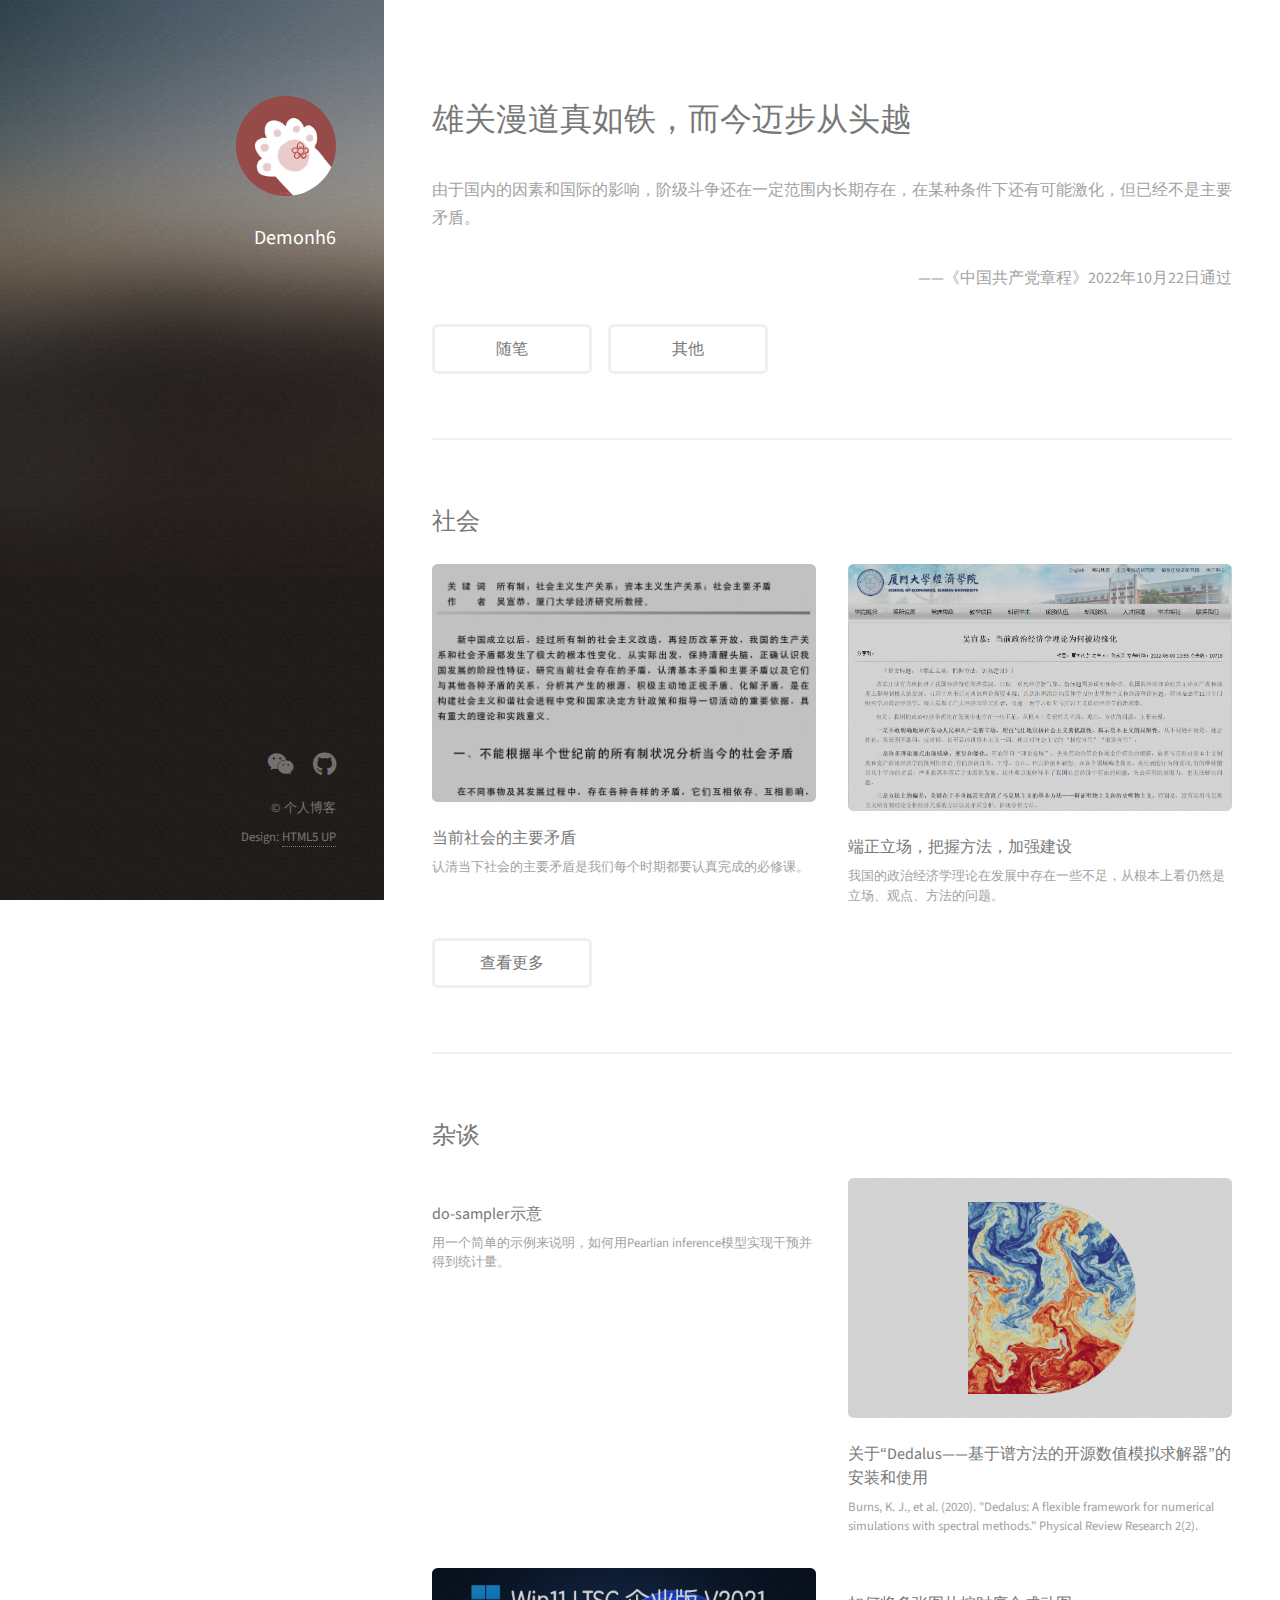
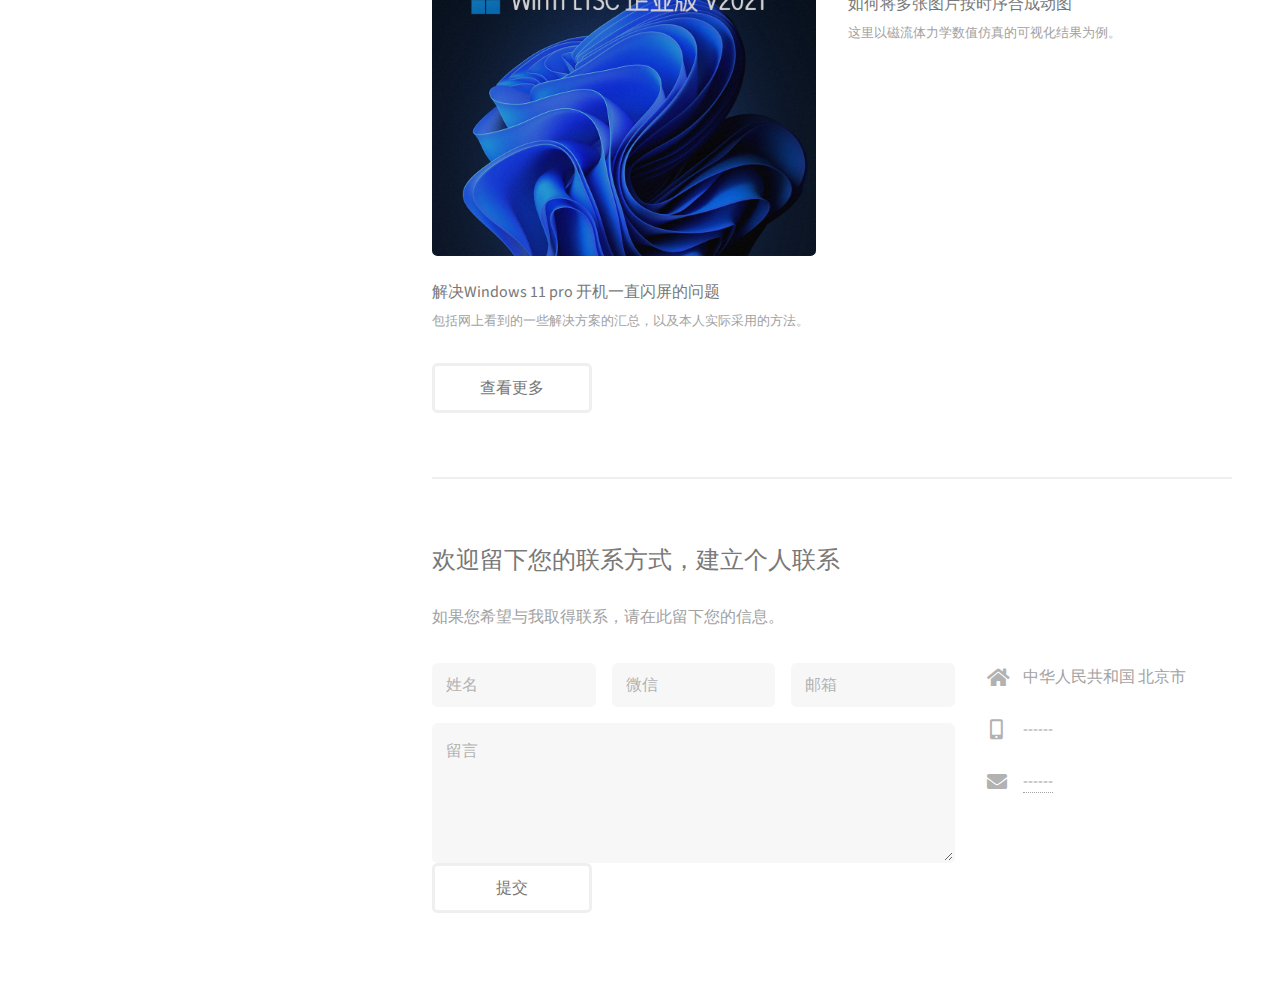
==== index.html @ 9a74e056 "QRcode" ====
<!DOCTYPE HTML>
<!--
	Strata by HTML5 UP
	html5up.net | @ajlkn
	Free for personal and commercial use under the CCA 3.0 license (html5up.net/license)
-->
<html>
	<head>
		<title>Demonh6的个人博客</title>
		<meta charset="utf-8" />
		<meta name="viewport" content="width=device-width, initial-scale=1, user-scalable=no" />
		<link rel="stylesheet" href="assets/css/main.css" />
	</head>
	<body class="is-preload">

		<!-- Header -->
		<header id="header">
			<div class="inner">
				<a href="images/pics/xiaohonghua.jpg" class="image avatar"><img src="images/pics/xiaohonghua.jpg" alt="" /></a>
				<h1><strong>Demonh6</strong><br />
				</h1>
			</div>
		</header>

		<!-- Main -->
			<div id="main">

				<!-- 开头 -->
				<section id="head">
					<header class="major">
						<h2>雄关漫道真如铁，而今迈步从头越</h2>
					</header>
					<p>由于国内的因素和国际的影响，阶级斗争还在一定范围内长期存在，在某种条件下还有可能激化，但已经不是主要矛盾。</p>
					<p style="text-align:right;">——《中国共产党章程》2022年10月22日通过</p>
					<ul class="actions">
						<li><a href="essays/content.html" class="button">随笔</a></li>
						<li><a href="works/content.html" class="button">其他</a></li>
					</ul>
				</section>

				<!-- 随笔 -->
				<section id="2023-01-13-essay">
					<h2>社会</h2>
					<div class="row">
						<article class="col-6 col-12-xsmall work-item">
							<a href="essays/cite_Wu.html" class="image fit thumb"><img src="images/pics/根据所有制.png" alt="《政治经济学评论》2012年1月" /></a>
							<h3>当前社会的主要矛盾</h3>
							<p>认清当下社会的主要矛盾是我们每个时期都要认真完成的必修课。</p>
						</article>
						<article class="col-6 col-12-xsmall work-item">
							<a href="" class="image fit thumb"><img src="images/pics/当前政治经济学理论为何被边缘化.png" alt="《厦大视点》" /></a>
							<h3>端正立场，把握方法，加强建设</h3>
							<p>我国的政治经济学理论在发展中存在一些不足，从根本上看仍然是立场、观点、方法的问题。</p>
						</article>
					</div>
					<ul class="actions">
						<li><a href="essays/content.html" class="button">查看更多</a></li>
					</ul>

				</section>

				<!-- 正经 -->
				<section id="works">
					<h2>杂谈</h2>
					<div class="row">
						<article class="col-6 col-12-xsmall work-item">
							<a href="works/magneticvortex.html" class="image fit thumb"><img src="images/pics/dongtu.gif" alt="" /></a>
							<h3>do-sampler示意</h3>
							<p>
								用一个简单的示例来说明，如何用Pearlian inference模型实现干预并得到统计量。
							</p>
						</article>
						<article class="col-6 col-12-xsmall work-item">
							<a href="works/dedalus.html" class="image fit thumb"><img src="images/pics/epic12_4_exp_2_1.webp" alt="" /></a>
							<h3>关于“Dedalus——基于谱方法的开源数值模拟求解器”的安装和使用</h3>
							<p>
								Burns, K. J., et al. (2020). "Dedalus: A flexible framework for numerical simulations with spectral methods." Physical Review Research 2(2).
							</p>
						</article>
						<article class="col-6 col-12-xsmall work-item">
							<a href="works/win11_problem.html" class="image fit thumb"><img src="images/pics/win11.jpg" alt="" /></a>
							<h3>解决Windows 11 pro 开机一直闪屏的问题</h3>
							<p>
								包括网上看到的一些解决方案的汇总，以及本人实际采用的方法。
							</p>
						</article>
						<article class="col-6 col-12-xsmall work-item">
							<a href="works/magneticvortex.html" class="image fit thumb"><img src="images/pics/dongtu.gif" alt="" /></a>
							<h3>如何将多张图片按时序合成动图</h3>
							<p>
								这里以磁流体力学数值仿真的可视化结果为例。
							</p>
						</article>
					</div>
					<ul class="actions">
						<li><a href="works/content.html" class="button">查看更多</a></li>
					</ul>
				</section>

				<!-- 留言 -->
				<section id="tail">
					<h2>欢迎留下您的联系方式，建立个人联系</h2>
					<p>如果您希望与我取得联系，请在此留下您的信息。</p>
					<div class="row">
						<div class="col-8 col-12-small">
							<form method="POST" action="https://formspree.io/f/mknydawj">
								<div class="row gtr-uniform gtr-50">
									<div class="col-4 col-6-xsmall"><input type="text" name="name" id="name" placeholder="姓名" /></div>
									<div class="col-4 col-6-xsmall"><input type="text" name="wechat" id="wechat" placeholder="微信" /></div>
									<div class="col-4 col-6-xsmall"><input type="email" name="email" id="email" placeholder="邮箱" /></div>
									<div class="col-12"><textarea name="message" id="message" placeholder="留言" rows="4"></textarea></div>
								</div>
								<!-- <button type="submit">Send</button> -->
							
								<ul class="actions">
									<li><input type="submit" value="提交" /></li>
								</ul>
							</form>
						</div>

						<div class="col-4 col-12-small">
							<ul class="labeled-icons">
								<li>
									<h3 class="icon solid fa-home"><span class="label">Address</span></h3>
									中华人民共和国 北京市
								</li>
								<li>
									<h3 class="icon solid fa-mobile-alt"><span class="label">Phone</span></h3>
									------
								</li>
								<li>
									<h3 class="icon solid fa-envelope"><span class="label">Email</span></h3>
									<a href="#">------</a>
								</li>
							</ul>
						</div>
					</div>
				</section>

		<!-- Footer -->
			<footer id="footer">
				<div class="inner">
					<ul class="icons">
						<li><a href="images/pics/QRcode.jpg" class="icon brands fa fa-weixin"><span class="label">微信/Wechat</span></a></li>
						<li><a href="https://github.com/demonh6" class="icon brands fa-github"><span class="label">Github</span></a></li>
					</ul>
					<ul class="copyright">
						<li>&copy; 个人博客</li><li>Design: <a href="http://html5up.net">HTML5 UP</a></li>
					</ul>
				</div>
			</footer>

		<!-- Scripts -->
			<script src="assets/js/jquery.min.js"></script>
			<script src="assets/js/jquery.poptrox.min.js"></script>
			<script src="assets/js/browser.min.js"></script>
			<script src="assets/js/breakpoints.min.js"></script>
			<script src="assets/js/util.js"></script>
			<script src="assets/js/main.js"></script>

	</body>
</html>
<script>
function showImage() {
	document.getElementById("myImage").style.display = "block";
  }
</script>
---- assets/css/main.css ----
@import url("fontawesome-all.min.css");
@import url("https://fonts.googleapis.com/css?family=Source+Sans+Pro:400,400italic");

/*
	Strata by HTML5 UP
	html5up.net | @ajlkn
	Free for personal and commercial use under the CCA 3.0 license (html5up.net/license)
*/

html, body, div, span, applet, object,
iframe, h1, h2, h3, h4, h5, h6, p, blockquote,
pre, a, abbr, acronym, address, big, cite,
code, del, dfn, em, img, ins, kbd, q, s, samp,
small, strike, strong, sub, sup, tt, var, b,
u, i, center, dl, dt, dd, ol, ul, li, fieldset,
form, label, legend, table, caption, tbody,
tfoot, thead, tr, th, td, article, aside,
canvas, details, embed, figure, figcaption,
footer, header, hgroup, menu, nav, output, ruby,
section, summary, time, mark, audio, video {
	margin: 0;
	padding: 0;
	border: 0;
	font-size: 100%;
	font: inherit;
	vertical-align: baseline;}

article, aside, details, figcaption, figure,
footer, header, hgroup, menu, nav, section {
	display: block;}

body {
	line-height: 1;
}

ol, ul {
	list-style: none;
}

blockquote, q {
	quotes: none;
}

	blockquote:before, blockquote:after, q:before, q:after {
		content: '';
		content: none;
	}

table {
	border-collapse: collapse;
	border-spacing: 0;
}

body {
	-webkit-text-size-adjust: none;
}

mark {
	background-color: transparent;
	color: inherit;
}

input::-moz-focus-inner {
	border: 0;
	padding: 0;
}

input, select, textarea {
	-moz-appearance: none;
	-webkit-appearance: none;
	-ms-appearance: none;
	appearance: none;
}

/* Basic */

	html {
		box-sizing: border-box;
	}

	*, *:before, *:after {
		box-sizing: inherit;
	}

	body {
		background: #fff;
	}

		body.is-preload *, body.is-preload *:before, body.is-preload *:after {
			-moz-animation: none !important;
			-webkit-animation: none !important;
			-ms-animation: none !important;
			animation: none !important;
			-moz-transition: none !important;
			-webkit-transition: none !important;
			-ms-transition: none !important;
			transition: none !important;
		}

	body, input, select, textarea {
		color: #a2a2a2;
		font-family: "Source Sans Pro", Helvetica, sans-serif;
		font-size: 16pt;
		font-weight: 400;
		line-height: 1.75em;
	}

	a {
		-moz-transition: color 0.2s ease-in-out, border-color 0.2s ease-in-out;
		-webkit-transition: color 0.2s ease-in-out, border-color 0.2s ease-in-out;
		-ms-transition: color 0.2s ease-in-out, border-color 0.2s ease-in-out;
		transition: color 0.2s ease-in-out, border-color 0.2s ease-in-out;
		border-bottom: dotted 1px;
		color: #49bf9d;
		text-decoration: none;
	}

		a:hover {
			border-bottom-color: transparent;
			color: #49bf9d !important;
			text-decoration: none;
		}

	strong, b {
		color: #787878;
		font-weight: 400;
	}

	em, i {
		font-style: italic;
	}

	p {
		margin: 0 0 2em 0;
	}

	h1, h2, h3, h4, h5, h6 {
		color: #787878;
		font-weight: 400;
		line-height: 1em;
		margin: 0 0 1em 0;
	}

		h1 a, h2 a, h3 a, h4 a, h5 a, h6 a {
			color: inherit;
			text-decoration: none;
		}

	h1 {
		font-size: 2em;
		line-height: 1.5em;
	}

	h2 {
		font-size: 1.5em;
		line-height: 1.5em;
	}

	h3 {
		font-size: 1.25em;
		line-height: 1.5em;
	}

	h4 {
		font-size: 1.1em;
		line-height: 1.5em;
	}

	h5 {
		font-size: 0.9em;
		line-height: 1.5em;
	}

	h6 {
		font-size: 0.7em;
		line-height: 1.5em;
	}

	sub {
		font-size: 0.8em;
		position: relative;
		top: 0.5em;
	}

	sup {
		font-size: 0.8em;
		position: relative;
		top: -0.5em;
	}

	hr {
		border: 0;
		border-bottom: solid 2px #efefef;
		margin: 2em 0;
	}

		hr.major {
			margin: 3em 0;
		}

	blockquote {
		border-left: solid 6px #efefef;
		font-style: italic;
		margin: 0 0 2em 0;
		padding: 0.5em 0 0.5em 1.5em;
	}

	code {
		background: #f7f7f7;
		border-radius: 0.35em;
		border: solid 2px #efefef;
		font-family: "Courier New", monospace;
		font-size: 0.9em;
		margin: 0 0.25em;
		padding: 0.25em 0.65em;
	}

	pre {
		-webkit-overflow-scrolling: touch;
		font-family: "Courier New", monospace;
		font-size: 0.9em;
		margin: 0 0 2em 0;
	}

		pre code {
			display: block;
			line-height: 1.75em;
			padding: 1em 1.5em;
			overflow-x: auto;
		}

	.align-left {
		text-align: left;
	}

	.align-center {
		text-align: center;
	}

	.align-right {
		text-align: right;
	}

/* Container */

	.container {
		margin: 0 auto;
		max-width: calc(100% - 4em);
		width: 100%;
	}

		.container.xsmall {
			width: 25%;
		}

		.container.small {
			width: 50%;
		}

		.container.medium {
			width: 75%;
		}

		.container.large {
			width: 125%;
		}

		.container.xlarge {
			width: 150%;
		}

		.container.max {
			width: 100%;
		}

		@media screen and (max-width: 980px) {

			.container {
				width: 100% !important;
				max-width: 100% !important;
			}

		}

		@media screen and (max-width: 480px) {

			.container {
				max-width: calc(100% - 3em);
			}

		}

/* Row */

	.row {
		display: flex;
		flex-wrap: wrap;
		box-sizing: border-box;
		align-items: stretch;
	}

		.row > * {
			box-sizing: border-box;
		}

		.row.gtr-uniform > * > :last-child {
			margin-bottom: 0;
		}

		.row.aln-left {
			justify-content: flex-start;
		}

		.row.aln-center {
			justify-content: center;
		}

		.row.aln-right {
			justify-content: flex-end;
		}

		.row.aln-top {
			align-items: flex-start;
		}

		.row.aln-middle {
			align-items: center;
		}

		.row.aln-bottom {
			align-items: flex-end;
		}

		.row > .imp {
			order: -1;
		}

		.row > .col-1 {
			width: 8.33333%;
		}

		.row > .off-1 {
			margin-left: 8.33333%;
		}

		.row > .col-2 {
			width: 16.66667%;
		}

		.row > .off-2 {
			margin-left: 16.66667%;
		}

		.row > .col-3 {
			width: 25%;
		}

		.row > .off-3 {
			margin-left: 25%;
		}

		.row > .col-4 {
			width: 33.33333%;
		}

		.row > .off-4 {
			margin-left: 33.33333%;
		}

		.row > .col-5 {
			width: 41.66667%;
		}

		.row > .off-5 {
			margin-left: 41.66667%;
		}

		.row > .col-6 {
			width: 50%;
		}

		.row > .off-6 {
			margin-left: 50%;
		}

		.row > .col-7 {
			width: 58.33333%;
		}

		.row > .off-7 {
			margin-left: 58.33333%;
		}

		.row > .col-8 {
			width: 66.66667%;
		}

		.row > .off-8 {
			margin-left: 66.66667%;
		}

		.row > .col-9 {
			width: 75%;
		}

		.row > .off-9 {
			margin-left: 75%;
		}

		.row > .col-10 {
			width: 83.33333%;
		}

		.row > .off-10 {
			margin-left: 83.33333%;
		}

		.row > .col-11 {
			width: 91.66667%;
		}

		.row > .off-11 {
			margin-left: 91.66667%;
		}

		.row > .col-12 {
			width: 100%;
		}

		.row > .off-12 {
			margin-left: 100%;
		}

		.row.gtr-0 {
			margin-top: 0;
			margin-left: 0em;
		}

			.row.gtr-0 > * {
				padding: 0 0 0 0em;
			}

			.row.gtr-0.gtr-uniform {
				margin-top: 0em;
			}

				.row.gtr-0.gtr-uniform > * {
					padding-top: 0em;
				}

		.row.gtr-25 {
			margin-top: 0;
			margin-left: -0.625em;
		}

			.row.gtr-25 > * {
				padding: 0 0 0 0.625em;
			}

			.row.gtr-25.gtr-uniform {
				margin-top: -0.625em;
			}

				.row.gtr-25.gtr-uniform > * {
					padding-top: 0.625em;
				}

		.row.gtr-50 {
			margin-top: 0;
			margin-left: -1.25em;
		}

			.row.gtr-50 > * {
				padding: 0 0 0 1.25em;
			}

			.row.gtr-50.gtr-uniform {
				margin-top: -1.25em;
			}

				.row.gtr-50.gtr-uniform > * {
					padding-top: 1.25em;
				}

		.row {
			margin-top: 0;
			margin-left: -2.5em;
		}

			.row > * {
				padding: 0 0 0 2.5em;
			}

			.row.gtr-uniform {
				margin-top: -2.5em;
			}

				.row.gtr-uniform > * {
					padding-top: 2.5em;
				}

		.row.gtr-150 {
			margin-top: 0;
			margin-left: -3.75em;
		}

			.row.gtr-150 > * {
				padding: 0 0 0 3.75em;
			}

			.row.gtr-150.gtr-uniform {
				margin-top: -3.75em;
			}

				.row.gtr-150.gtr-uniform > * {
					padding-top: 3.75em;
				}

		.row.gtr-200 {
			margin-top: 0;
			margin-left: -5em;
		}

			.row.gtr-200 > * {
				padding: 0 0 0 5em;
			}

			.row.gtr-200.gtr-uniform {
				margin-top: -5em;
			}

				.row.gtr-200.gtr-uniform > * {
					padding-top: 5em;
				}

		@media screen and (max-width: 1800px) {

			.row {
				display: flex;
				flex-wrap: wrap;
				box-sizing: border-box;
				align-items: stretch;
			}

				.row > * {
					box-sizing: border-box;
				}

				.row.gtr-uniform > * > :last-child {
					margin-bottom: 0;
				}

				.row.aln-left {
					justify-content: flex-start;
				}

				.row.aln-center {
					justify-content: center;
				}

				.row.aln-right {
					justify-content: flex-end;
				}

				.row.aln-top {
					align-items: flex-start;
				}

				.row.aln-middle {
					align-items: center;
				}

				.row.aln-bottom {
					align-items: flex-end;
				}

				.row > .imp-xlarge {
					order: -1;
				}

				.row > .col-1-xlarge {
					width: 8.33333%;
				}

				.row > .off-1-xlarge {
					margin-left: 8.33333%;
				}

				.row > .col-2-xlarge {
					width: 16.66667%;
				}

				.row > .off-2-xlarge {
					margin-left: 16.66667%;
				}

				.row > .col-3-xlarge {
					width: 25%;
				}

				.row > .off-3-xlarge {
					margin-left: 25%;
				}

				.row > .col-4-xlarge {
					width: 33.33333%;
				}

				.row > .off-4-xlarge {
					margin-left: 33.33333%;
				}

				.row > .col-5-xlarge {
					width: 41.66667%;
				}

				.row > .off-5-xlarge {
					margin-left: 41.66667%;
				}

				.row > .col-6-xlarge {
					width: 50%;
				}

				.row > .off-6-xlarge {
					margin-left: 50%;
				}

				.row > .col-7-xlarge {
					width: 58.33333%;
				}

				.row > .off-7-xlarge {
					margin-left: 58.33333%;
				}

				.row > .col-8-xlarge {
					width: 66.66667%;
				}

				.row > .off-8-xlarge {
					margin-left: 66.66667%;
				}

				.row > .col-9-xlarge {
					width: 75%;
				}

				.row > .off-9-xlarge {
					margin-left: 75%;
				}

				.row > .col-10-xlarge {
					width: 83.33333%;
				}

				.row > .off-10-xlarge {
					margin-left: 83.33333%;
				}

				.row > .col-11-xlarge {
					width: 91.66667%;
				}

				.row > .off-11-xlarge {
					margin-left: 91.66667%;
				}

				.row > .col-12-xlarge {
					width: 100%;
				}

				.row > .off-12-xlarge {
					margin-left: 100%;
				}

				.row.gtr-0 {
					margin-top: 0;
					margin-left: 0em;
				}

					.row.gtr-0 > * {
						padding: 0 0 0 0em;
					}

					.row.gtr-0.gtr-uniform {
						margin-top: 0em;
					}

						.row.gtr-0.gtr-uniform > * {
							padding-top: 0em;
						}

				.row.gtr-25 {
					margin-top: 0;
					margin-left: -0.625em;
				}

					.row.gtr-25 > * {
						padding: 0 0 0 0.625em;
					}

					.row.gtr-25.gtr-uniform {
						margin-top: -0.625em;
					}

						.row.gtr-25.gtr-uniform > * {
							padding-top: 0.625em;
						}

				.row.gtr-50 {
					margin-top: 0;
					margin-left: -1.25em;
				}

					.row.gtr-50 > * {
						padding: 0 0 0 1.25em;
					}

					.row.gtr-50.gtr-uniform {
						margin-top: -1.25em;
					}

						.row.gtr-50.gtr-uniform > * {
							padding-top: 1.25em;
						}

				.row {
					margin-top: 0;
					margin-left: -2.5em;
				}

					.row > * {
						padding: 0 0 0 2.5em;
					}

					.row.gtr-uniform {
						margin-top: -2.5em;
					}

						.row.gtr-uniform > * {
							padding-top: 2.5em;
						}

				.row.gtr-150 {
					margin-top: 0;
					margin-left: -3.75em;
				}

					.row.gtr-150 > * {
						padding: 0 0 0 3.75em;
					}

					.row.gtr-150.gtr-uniform {
						margin-top: -3.75em;
					}

						.row.gtr-150.gtr-uniform > * {
							padding-top: 3.75em;
						}

				.row.gtr-200 {
					margin-top: 0;
					margin-left: -5em;
				}

					.row.gtr-200 > * {
						padding: 0 0 0 5em;
					}

					.row.gtr-200.gtr-uniform {
						margin-top: -5em;
					}

						.row.gtr-200.gtr-uniform > * {
							padding-top: 5em;
						}

		}

		@media screen and (max-width: 1280px) {

			.row {
				display: flex;
				flex-wrap: wrap;
				box-sizing: border-box;
				align-items: stretch;
			}

				.row > * {
					box-sizing: border-box;
				}

				.row.gtr-uniform > * > :last-child {
					margin-bottom: 0;
				}

				.row.aln-left {
					justify-content: flex-start;
				}

				.row.aln-center {
					justify-content: center;
				}

				.row.aln-right {
					justify-content: flex-end;
				}

				.row.aln-top {
					align-items: flex-start;
				}

				.row.aln-middle {
					align-items: center;
				}

				.row.aln-bottom {
					align-items: flex-end;
				}

				.row > .imp-large {
					order: -1;
				}

				.row > .col-1-large {
					width: 8.33333%;
				}

				.row > .off-1-large {
					margin-left: 8.33333%;
				}

				.row > .col-2-large {
					width: 16.66667%;
				}

				.row > .off-2-large {
					margin-left: 16.66667%;
				}

				.row > .col-3-large {
					width: 25%;
				}

				.row > .off-3-large {
					margin-left: 25%;
				}

				.row > .col-4-large {
					width: 33.33333%;
				}

				.row > .off-4-large {
					margin-left: 33.33333%;
				}

				.row > .col-5-large {
					width: 41.66667%;
				}

				.row > .off-5-large {
					margin-left: 41.66667%;
				}

				.row > .col-6-large {
					width: 50%;
				}

				.row > .off-6-large {
					margin-left: 50%;
				}

				.row > .col-7-large {
					width: 58.33333%;
				}

				.row > .off-7-large {
					margin-left: 58.33333%;
				}

				.row > .col-8-large {
					width: 66.66667%;
				}

				.row > .off-8-large {
					margin-left: 66.66667%;
				}

				.row > .col-9-large {
					width: 75%;
				}

				.row > .off-9-large {
					margin-left: 75%;
				}

				.row > .col-10-large {
					width: 83.33333%;
				}

				.row > .off-10-large {
					margin-left: 83.33333%;
				}

				.row > .col-11-large {
					width: 91.66667%;
				}

				.row > .off-11-large {
					margin-left: 91.66667%;
				}

				.row > .col-12-large {
					width: 100%;
				}

				.row > .off-12-large {
					margin-left: 100%;
				}

				.row.gtr-0 {
					margin-top: 0;
					margin-left: 0em;
				}

					.row.gtr-0 > * {
						padding: 0 0 0 0em;
					}

					.row.gtr-0.gtr-uniform {
						margin-top: 0em;
					}

						.row.gtr-0.gtr-uniform > * {
							padding-top: 0em;
						}

				.row.gtr-25 {
					margin-top: 0;
					margin-left: -0.5em;
				}

					.row.gtr-25 > * {
						padding: 0 0 0 0.5em;
					}

					.row.gtr-25.gtr-uniform {
						margin-top: -0.5em;
					}

						.row.gtr-25.gtr-uniform > * {
							padding-top: 0.5em;
						}

				.row.gtr-50 {
					margin-top: 0;
					margin-left: -1em;
				}

					.row.gtr-50 > * {
						padding: 0 0 0 1em;
					}

					.row.gtr-50.gtr-uniform {
						margin-top: -1em;
					}

						.row.gtr-50.gtr-uniform > * {
							padding-top: 1em;
						}

				.row {
					margin-top: 0;
					margin-left: -2em;
				}

					.row > * {
						padding: 0 0 0 2em;
					}

					.row.gtr-uniform {
						margin-top: -2em;
					}

						.row.gtr-uniform > * {
							padding-top: 2em;
						}

				.row.gtr-150 {
					margin-top: 0;
					margin-left: -3em;
				}

					.row.gtr-150 > * {
						padding: 0 0 0 3em;
					}

					.row.gtr-150.gtr-uniform {
						margin-top: -3em;
					}

						.row.gtr-150.gtr-uniform > * {
							padding-top: 3em;
						}

				.row.gtr-200 {
					margin-top: 0;
					margin-left: -4em;
				}

					.row.gtr-200 > * {
						padding: 0 0 0 4em;
					}

					.row.gtr-200.gtr-uniform {
						margin-top: -4em;
					}

						.row.gtr-200.gtr-uniform > * {
							padding-top: 4em;
						}

		}

		@media screen and (max-width: 980px) {

			.row {
				display: flex;
				flex-wrap: wrap;
				box-sizing: border-box;
				align-items: stretch;
			}

				.row > * {
					box-sizing: border-box;
				}

				.row.gtr-uniform > * > :last-child {
					margin-bottom: 0;
				}

				.row.aln-left {
					justify-content: flex-start;
				}

				.row.aln-center {
					justify-content: center;
				}

				.row.aln-right {
					justify-content: flex-end;
				}

				.row.aln-top {
					align-items: flex-start;
				}

				.row.aln-middle {
					align-items: center;
				}

				.row.aln-bottom {
					align-items: flex-end;
				}

				.row > .imp-medium {
					order: -1;
				}

				.row > .col-1-medium {
					width: 8.33333%;
				}

				.row > .off-1-medium {
					margin-left: 8.33333%;
				}

				.row > .col-2-medium {
					width: 16.66667%;
				}

				.row > .off-2-medium {
					margin-left: 16.66667%;
				}

				.row > .col-3-medium {
					width: 25%;
				}

				.row > .off-3-medium {
					margin-left: 25%;
				}

				.row > .col-4-medium {
					width: 33.33333%;
				}

				.row > .off-4-medium {
					margin-left: 33.33333%;
				}

				.row > .col-5-medium {
					width: 41.66667%;
				}

				.row > .off-5-medium {
					margin-left: 41.66667%;
				}

				.row > .col-6-medium {
					width: 50%;
				}

				.row > .off-6-medium {
					margin-left: 50%;
				}

				.row > .col-7-medium {
					width: 58.33333%;
				}

				.row > .off-7-medium {
					margin-left: 58.33333%;
				}

				.row > .col-8-medium {
					width: 66.66667%;
				}

				.row > .off-8-medium {
					margin-left: 66.66667%;
				}

				.row > .col-9-medium {
					width: 75%;
				}

				.row > .off-9-medium {
					margin-left: 75%;
				}

				.row > .col-10-medium {
					width: 83.33333%;
				}

				.row > .off-10-medium {
					margin-left: 83.33333%;
				}

				.row > .col-11-medium {
					width: 91.66667%;
				}

				.row > .off-11-medium {
					margin-left: 91.66667%;
				}

				.row > .col-12-medium {
					width: 100%;
				}

				.row > .off-12-medium {
					margin-left: 100%;
				}

				.row.gtr-0 {
					margin-top: 0;
					margin-left: 0em;
				}

					.row.gtr-0 > * {
						padding: 0 0 0 0em;
					}

					.row.gtr-0.gtr-uniform {
						margin-top: 0em;
					}

						.row.gtr-0.gtr-uniform > * {
							padding-top: 0em;
						}

				.row.gtr-25 {
					margin-top: 0;
					margin-left: -0.5em;
				}

					.row.gtr-25 > * {
						padding: 0 0 0 0.5em;
					}

					.row.gtr-25.gtr-uniform {
						margin-top: -0.5em;
					}

						.row.gtr-25.gtr-uniform > * {
							padding-top: 0.5em;
						}

				.row.gtr-50 {
					margin-top: 0;
					margin-left: -1em;
				}

					.row.gtr-50 > * {
						padding: 0 0 0 1em;
					}

					.row.gtr-50.gtr-uniform {
						margin-top: -1em;
					}

						.row.gtr-50.gtr-uniform > * {
							padding-top: 1em;
						}

				.row {
					margin-top: 0;
					margin-left: -2em;
				}

					.row > * {
						padding: 0 0 0 2em;
					}

					.row.gtr-uniform {
						margin-top: -2em;
					}

						.row.gtr-uniform > * {
							padding-top: 2em;
						}

				.row.gtr-150 {
					margin-top: 0;
					margin-left: -3em;
				}

					.row.gtr-150 > * {
						padding: 0 0 0 3em;
					}

					.row.gtr-150.gtr-uniform {
						margin-top: -3em;
					}

						.row.gtr-150.gtr-uniform > * {
							padding-top: 3em;
						}

				.row.gtr-200 {
					margin-top: 0;
					margin-left: -4em;
				}

					.row.gtr-200 > * {
						padding: 0 0 0 4em;
					}

					.row.gtr-200.gtr-uniform {
						margin-top: -4em;
					}

						.row.gtr-200.gtr-uniform > * {
							padding-top: 4em;
						}

		}

		@media screen and (max-width: 736px) {

			.row {
				display: flex;
				flex-wrap: wrap;
				box-sizing: border-box;
				align-items: stretch;
			}

				.row > * {
					box-sizing: border-box;
				}

				.row.gtr-uniform > * > :last-child {
					margin-bottom: 0;
				}

				.row.aln-left {
					justify-content: flex-start;
				}

				.row.aln-center {
					justify-content: center;
				}

				.row.aln-right {
					justify-content: flex-end;
				}

				.row.aln-top {
					align-items: flex-start;
				}

				.row.aln-middle {
					align-items: center;
				}

				.row.aln-bottom {
					align-items: flex-end;
				}

				.row > .imp-small {
					order: -1;
				}

				.row > .col-1-small {
					width: 8.33333%;
				}

				.row > .off-1-small {
					margin-left: 8.33333%;
				}

				.row > .col-2-small {
					width: 16.66667%;
				}

				.row > .off-2-small {
					margin-left: 16.66667%;
				}

				.row > .col-3-small {
					width: 25%;
				}

				.row > .off-3-small {
					margin-left: 25%;
				}

				.row > .col-4-small {
					width: 33.33333%;
				}

				.row > .off-4-small {
					margin-left: 33.33333%;
				}

				.row > .col-5-small {
					width: 41.66667%;
				}

				.row > .off-5-small {
					margin-left: 41.66667%;
				}

				.row > .col-6-small {
					width: 50%;
				}

				.row > .off-6-small {
					margin-left: 50%;
				}

				.row > .col-7-small {
					width: 58.33333%;
				}

				.row > .off-7-small {
					margin-left: 58.33333%;
				}

				.row > .col-8-small {
					width: 66.66667%;
				}

				.row > .off-8-small {
					margin-left: 66.66667%;
				}

				.row > .col-9-small {
					width: 75%;
				}

				.row > .off-9-small {
					margin-left: 75%;
				}

				.row > .col-10-small {
					width: 83.33333%;
				}

				.row > .off-10-small {
					margin-left: 83.33333%;
				}

				.row > .col-11-small {
					width: 91.66667%;
				}

				.row > .off-11-small {
					margin-left: 91.66667%;
				}

				.row > .col-12-small {
					width: 100%;
				}

				.row > .off-12-small {
					margin-left: 100%;
				}

				.row.gtr-0 {
					margin-top: 0;
					margin-left: 0em;
				}

					.row.gtr-0 > * {
						padding: 0 0 0 0em;
					}

					.row.gtr-0.gtr-uniform {
						margin-top: 0em;
					}

						.row.gtr-0.gtr-uniform > * {
							padding-top: 0em;
						}

				.row.gtr-25 {
					margin-top: 0;
					margin-left: -0.375em;
				}

					.row.gtr-25 > * {
						padding: 0 0 0 0.375em;
					}

					.row.gtr-25.gtr-uniform {
						margin-top: -0.375em;
					}

						.row.gtr-25.gtr-uniform > * {
							padding-top: 0.375em;
						}

				.row.gtr-50 {
					margin-top: 0;
					margin-left: -0.75em;
				}

					.row.gtr-50 > * {
						padding: 0 0 0 0.75em;
					}

					.row.gtr-50.gtr-uniform {
						margin-top: -0.75em;
					}

						.row.gtr-50.gtr-uniform > * {
							padding-top: 0.75em;
						}

				.row {
					margin-top: 0;
					margin-left: -1.5em;
				}

					.row > * {
						padding: 0 0 0 1.5em;
					}

					.row.gtr-uniform {
						margin-top: -1.5em;
					}

						.row.gtr-uniform > * {
							padding-top: 1.5em;
						}

				.row.gtr-150 {
					margin-top: 0;
					margin-left: -2.25em;
				}

					.row.gtr-150 > * {
						padding: 0 0 0 2.25em;
					}

					.row.gtr-150.gtr-uniform {
						margin-top: -2.25em;
					}

						.row.gtr-150.gtr-uniform > * {
							padding-top: 2.25em;
						}

				.row.gtr-200 {
					margin-top: 0;
					margin-left: -3em;
				}

					.row.gtr-200 > * {
						padding: 0 0 0 3em;
					}

					.row.gtr-200.gtr-uniform {
						margin-top: -3em;
					}

						.row.gtr-200.gtr-uniform > * {
							padding-top: 3em;
						}

		}

		@media screen and (max-width: 480px) {

			.row {
				display: flex;
				flex-wrap: wrap;
				box-sizing: border-box;
				align-items: stretch;
			}

				.row > * {
					box-sizing: border-box;
				}

				.row.gtr-uniform > * > :last-child {
					margin-bottom: 0;
				}

				.row.aln-left {
					justify-content: flex-start;
				}

				.row.aln-center {
					justify-content: center;
				}

				.row.aln-right {
					justify-content: flex-end;
				}

				.row.aln-top {
					align-items: flex-start;
				}

				.row.aln-middle {
					align-items: center;
				}

				.row.aln-bottom {
					align-items: flex-end;
				}

				.row > .imp-xsmall {
					order: -1;
				}

				.row > .col-1-xsmall {
					width: 8.33333%;
				}

				.row > .off-1-xsmall {
					margin-left: 8.33333%;
				}

				.row > .col-2-xsmall {
					width: 16.66667%;
				}

				.row > .off-2-xsmall {
					margin-left: 16.66667%;
				}

				.row > .col-3-xsmall {
					width: 25%;
				}

				.row > .off-3-xsmall {
					margin-left: 25%;
				}

				.row > .col-4-xsmall {
					width: 33.33333%;
				}

				.row > .off-4-xsmall {
					margin-left: 33.33333%;
				}

				.row > .col-5-xsmall {
					width: 41.66667%;
				}

				.row > .off-5-xsmall {
					margin-left: 41.66667%;
				}

				.row > .col-6-xsmall {
					width: 50%;
				}

				.row > .off-6-xsmall {
					margin-left: 50%;
				}

				.row > .col-7-xsmall {
					width: 58.33333%;
				}

				.row > .off-7-xsmall {
					margin-left: 58.33333%;
				}

				.row > .col-8-xsmall {
					width: 66.66667%;
				}

				.row > .off-8-xsmall {
					margin-left: 66.66667%;
				}

				.row > .col-9-xsmall {
					width: 75%;
				}

				.row > .off-9-xsmall {
					margin-left: 75%;
				}

				.row > .col-10-xsmall {
					width: 83.33333%;
				}

				.row > .off-10-xsmall {
					margin-left: 83.33333%;
				}

				.row > .col-11-xsmall {
					width: 91.66667%;
				}

				.row > .off-11-xsmall {
					margin-left: 91.66667%;
				}

				.row > .col-12-xsmall {
					width: 100%;
				}

				.row > .off-12-xsmall {
					margin-left: 100%;
				}

				.row.gtr-0 {
					margin-top: 0;
					margin-left: 0em;
				}

					.row.gtr-0 > * {
						padding: 0 0 0 0em;
					}

					.row.gtr-0.gtr-uniform {
						margin-top: 0em;
					}

						.row.gtr-0.gtr-uniform > * {
							padding-top: 0em;
						}

				.row.gtr-25 {
					margin-top: 0;
					margin-left: -0.375em;
				}

					.row.gtr-25 > * {
						padding: 0 0 0 0.375em;
					}

					.row.gtr-25.gtr-uniform {
						margin-top: -0.375em;
					}

						.row.gtr-25.gtr-uniform > * {
							padding-top: 0.375em;
						}

				.row.gtr-50 {
					margin-top: 0;
					margin-left: -0.75em;
				}

					.row.gtr-50 > * {
						padding: 0 0 0 0.75em;
					}

					.row.gtr-50.gtr-uniform {
						margin-top: -0.75em;
					}

						.row.gtr-50.gtr-uniform > * {
							padding-top: 0.75em;
						}

				.row {
					margin-top: 0;
					margin-left: -1.5em;
				}

					.row > * {
						padding: 0 0 0 1.5em;
					}

					.row.gtr-uniform {
						margin-top: -1.5em;
					}

						.row.gtr-uniform > * {
							padding-top: 1.5em;
						}

				.row.gtr-150 {
					margin-top: 0;
					margin-left: -2.25em;
				}

					.row.gtr-150 > * {
						padding: 0 0 0 2.25em;
					}

					.row.gtr-150.gtr-uniform {
						margin-top: -2.25em;
					}

						.row.gtr-150.gtr-uniform > * {
							padding-top: 2.25em;
						}

				.row.gtr-200 {
					margin-top: 0;
					margin-left: -3em;
				}

					.row.gtr-200 > * {
						padding: 0 0 0 3em;
					}

					.row.gtr-200.gtr-uniform {
						margin-top: -3em;
					}

						.row.gtr-200.gtr-uniform > * {
							padding-top: 3em;
						}

		}

/* Section/Article */

	section.special, article.special {
		text-align: center;
	}

	header p {
		color: #b2b2b2;
		position: relative;
		margin: 0 0 1.5em 0;
	}

	header h2 + p {
		font-size: 1.25em;
		margin-top: -1em;
		line-height: 1.5em;
	}

	header h3 + p {
		font-size: 1.1em;
		margin-top: -0.8em;
		line-height: 1.5em;
	}

	header h4 + p,
	header h5 + p,
	header h6 + p {
		font-size: 0.9em;
		margin-top: -0.6em;
		line-height: 1.5em;
	}

	header.major h2 {
		font-size: 2em;
	}

/* Form */

	form {
		margin: 0 0 2em 0;
	}

	label {
		color: #787878;
		display: block;
		font-size: 0.9em;
		font-weight: 400;
		margin: 0 0 1em 0;
	}

	input[type="text"],
	input[type="password"],
	input[type="email"],
	select,
	textarea {
		-moz-appearance: none;
		-webkit-appearance: none;
		-ms-appearance: none;
		appearance: none;
		background: #f7f7f7;
		border-radius: 0.35em;
		border: solid 2px transparent;
		color: inherit;
		display: block;
		outline: 0;
		padding: 0 0.75em;
		text-decoration: none;
		width: 100%;
	}

		input[type="text"]:invalid,
		input[type="password"]:invalid,
		input[type="email"]:invalid,
		select:invalid,
		textarea:invalid {
			box-shadow: none;
		}

		input[type="text"]:focus,
		input[type="password"]:focus,
		input[type="email"]:focus,
		select:focus,
		textarea:focus {
			border-color: #49bf9d;
		}

	select {
		background-image: url("data:image/svg+xml;charset=utf8,%3Csvg xmlns='http://www.w3.org/2000/svg' width='40' height='40' preserveAspectRatio='none' viewBox='0 0 40 40'%3E%3Cpath d='M9.4,12.3l10.4,10.4l10.4-10.4c0.2-0.2,0.5-0.4,0.9-0.4c0.3,0,0.6,0.1,0.9,0.4l3.3,3.3c0.2,0.2,0.4,0.5,0.4,0.9 c0,0.4-0.1,0.6-0.4,0.9L20.7,31.9c-0.2,0.2-0.5,0.4-0.9,0.4c-0.3,0-0.6-0.1-0.9-0.4L4.3,17.3c-0.2-0.2-0.4-0.5-0.4-0.9 c0-0.4,0.1-0.6,0.4-0.9l3.3-3.3c0.2-0.2,0.5-0.4,0.9-0.4S9.1,12.1,9.4,12.3z' fill='%23dfdfdf' /%3E%3C/svg%3E");
		background-size: 1.25rem;
		background-repeat: no-repeat;
		background-position: calc(100% - 1rem) center;
		height: 2.75em;
		padding-right: 2.75em;
		text-overflow: ellipsis;
	}

		select option {
			color: #787878;
			background: #fff;
		}

		select:focus::-ms-value {
			background-color: transparent;
		}

		select::-ms-expand {
			display: none;
		}

	input[type="text"],
	input[type="password"],
	input[type="email"],
	select {
		height: 2.75em;
	}

	textarea {
		padding: 0.75em;
	}

	input[type="checkbox"],
	input[type="radio"] {
		-moz-appearance: none;
		-webkit-appearance: none;
		-ms-appearance: none;
		appearance: none;
		display: block;
		float: left;
		margin-right: -2em;
		opacity: 0;
		width: 1em;
		z-index: -1;
	}

		input[type="checkbox"] + label,
		input[type="radio"] + label {
			text-decoration: none;
			color: #a2a2a2;
			cursor: pointer;
			display: inline-block;
			font-size: 1em;
			font-weight: 400;
			padding-left: 2.4em;
			padding-right: 0.75em;
			position: relative;
		}

			input[type="checkbox"] + label:before,
			input[type="radio"] + label:before {
				-moz-osx-font-smoothing: grayscale;
				-webkit-font-smoothing: antialiased;
				display: inline-block;
				font-style: normal;
				font-variant: normal;
				text-rendering: auto;
				line-height: 1;
				text-transform: none !important;
				font-family: 'Font Awesome 5 Free';
				font-weight: 900;
			}

			input[type="checkbox"] + label:before,
			input[type="radio"] + label:before {
				background: #f7f7f7;
				border-radius: 0.35em;
				border: solid 2px transparent;
				content: '';
				display: inline-block;
				font-size: 0.8em;
				height: 2.0625em;
				left: 0;
				line-height: 1.85625em;
				position: absolute;
				text-align: center;
				top: 0;
				width: 2.0625em;
			}

		input[type="checkbox"]:checked + label:before,
		input[type="radio"]:checked + label:before {
			background: #787878;
			border-color: #787878;
			color: #fff;
			content: '\f00c';
		}

		input[type="checkbox"]:focus + label:before,
		input[type="radio"]:focus + label:before {
			border-color: #49bf9d;
		}

	input[type="checkbox"] + label:before {
		border-radius: 0.35em;
	}

	input[type="radio"] + label:before {
		border-radius: 100%;
	}

	::-webkit-input-placeholder {
		color: #b2b2b2 !important;
		opacity: 1.0;
	}

	:-moz-placeholder {
		color: #b2b2b2 !important;
		opacity: 1.0;
	}

	::-moz-placeholder {
		color: #b2b2b2 !important;
		opacity: 1.0;
	}

	:-ms-input-placeholder {
		color: #b2b2b2 !important;
		opacity: 1.0;
	}

/* Box */

	.box {
		border-radius: 0.35em;
		border: solid 2px #efefef;
		margin-bottom: 2em;
		padding: 1.5em;
	}

		.box > :last-child,
		.box > :last-child > :last-child,
		.box > :last-child > :last-child > :last-child {
			margin-bottom: 0;
		}

		.box.alt {
			border: 0;
			border-radius: 0;
			padding: 0;
		}

/* Icon */

	.icon {
		text-decoration: none;
		border-bottom: none;
		position: relative;
	}

		.icon:before {
			-moz-osx-font-smoothing: grayscale;
			-webkit-font-smoothing: antialiased;
			display: inline-block;
			font-style: normal;
			font-variant: normal;
			text-rendering: auto;
			line-height: 1;
			text-transform: none !important;
			font-family: 'Font Awesome 5 Free';
			font-weight: 400;
		}

		.icon > .label {
			display: none;
		}

		.icon:before {
			line-height: inherit;
		}

		.icon.solid:before {
			font-weight: 900;
		}

		.icon.brands:before {
			font-family: 'Font Awesome 5 Brands';
		}

/* Image */

	.image {
		border-radius: 0.35em;
		border: 0;
		display: inline-block;
		position: relative;
	}

		.image:before {
			-moz-transition: opacity 0.2s ease-in-out;
			-webkit-transition: opacity 0.2s ease-in-out;
			-ms-transition: opacity 0.2s ease-in-out;
			transition: opacity 0.2s ease-in-out;
			background: url("images/overlay.png");
			border-radius: 0.35em;
			content: '';
			display: block;
			height: 100%;
			left: 0;
			opacity: 0.5;
			position: absolute;
			top: 0;
			width: 100%;
		}

		.image.thumb {
			text-align: center;
		}

			.image.thumb:after {
				-moz-transition: opacity 0.2s ease-in-out;
				-webkit-transition: opacity 0.2s ease-in-out;
				-ms-transition: opacity 0.2s ease-in-out;
				transition: opacity 0.2s ease-in-out;
				border-radius: 0.35em;
				border: solid 3px rgba(255, 255, 255, 0.5);
				color: #fff;
				content: 'View';
				display: inline-block;
				font-size: 0.8em;
				font-weight: 400;
				left: 50%;
				line-height: 2.25em;
				margin: -1.25em 0 0 -3em;
				opacity: 0;
				padding: 0 1.5em;
				position: absolute;
				text-align: center;
				text-decoration: none;
				top: 50%;
				white-space: nowrap;
			}

			.image.thumb:hover:after {
				opacity: 1.0;
			}

			.image.thumb:hover:before {
				background: url("images/overlay.png"), url("images/overlay.png");
				opacity: 1.0;
			}

		.image img {
			border-radius: 0.35em;
			display: block;
		}

		.image.left {
			float: left;
			margin: 0 1.5em 1em 0;
			top: 0.25em;
		}

		.image.right {
			float: right;
			margin: 0 0 1em 1.5em;
			top: 0.25em;
		}

		.image.left, .image.right {
			max-width: 40%;
		}

			.image.left img, .image.right img {
				width: 100%;
			}

		.image.fit {
			display: block;
			margin: 0 0 2em 0;
			width: 100%;
		}

			.image.fit img {
				width: 100%;
			}

		.image.avatar {
			border-radius: 100%;
		}

			.image.avatar:before {
				display: none;
			}

			.image.avatar img {
				border-radius: 100%;
				width: 100%;
			}

/* List */

	ol {
		list-style: decimal;
		margin: 0 0 2em 0;
		padding-left: 1.25em;
	}

		ol li {
			padding-left: 0.25em;
		}

	ul {
		list-style: disc;
		margin: 0 0 2em 0;
		padding-left: 1em;
	}

		ul li {
			padding-left: 0.5em;
		}

		ul.alt {
			list-style: none;
			padding-left: 0;
		}

			ul.alt li {
				border-top: solid 2px #efefef;
				padding: 0.5em 0;
			}

				ul.alt li:first-child {
					border-top: 0;
					padding-top: 0;
				}

	dl {
		margin: 0 0 2em 0;
	}

/* Icons */

	ul.icons {
		cursor: default;
		list-style: none;
		padding-left: 0;
	}

		ul.icons li {
			display: inline-block;
			padding: 0 1em 0 0;
		}

			ul.icons li:last-child {
				padding-right: 0;
			}

			ul.icons li .icon:before {
				font-size: 1.5em;
			}

/* Labeled Icons */

	ul.labeled-icons {
		list-style: none;
		padding: 0;
	}

		ul.labeled-icons li {
			line-height: 1.75em;
			margin: 1.5em 0 0 0;
			padding-left: 2.25em;
			position: relative;
		}

			ul.labeled-icons li:first-child {
				margin-top: 0;
			}

			ul.labeled-icons li a {
				color: inherit;
			}

			ul.labeled-icons li h3 {
				color: #b2b2b2;
				left: 0;
				position: absolute;
				text-align: center;
				top: 0;
				width: 1em;
			}

/* Actions */

	ul.actions {
		display: -moz-flex;
		display: -webkit-flex;
		display: -ms-flex;
		display: flex;
		cursor: default;
		list-style: none;
		margin-left: -1em;
		padding-left: 0;
	}

		ul.actions li {
			padding: 0 0 0 1em;
			vertical-align: middle;
		}

		ul.actions.special {
			-moz-justify-content: center;
			-webkit-justify-content: center;
			-ms-justify-content: center;
			justify-content: center;
			width: 100%;
			margin-left: 0;
		}

			ul.actions.special li:first-child {
				padding-left: 0;
			}

		ul.actions.stacked {
			-moz-flex-direction: column;
			-webkit-flex-direction: column;
			-ms-flex-direction: column;
			flex-direction: column;
			margin-left: 0;
		}

			ul.actions.stacked li {
				padding: 1.3em 0 0 0;
			}

				ul.actions.stacked li:first-child {
					padding-top: 0;
				}

		ul.actions.fit {
			width: calc(100% + 1em);
		}

			ul.actions.fit li {
				-moz-flex-grow: 1;
				-webkit-flex-grow: 1;
				-ms-flex-grow: 1;
				flex-grow: 1;
				-moz-flex-shrink: 1;
				-webkit-flex-shrink: 1;
				-ms-flex-shrink: 1;
				flex-shrink: 1;
				width: 100%;
			}

				ul.actions.fit li > * {
					width: 100%;
				}

			ul.actions.fit.stacked {
				width: 100%;
			}

		@media screen and (max-width: 480px) {

			ul.actions:not(.fixed) {
				-moz-flex-direction: column;
				-webkit-flex-direction: column;
				-ms-flex-direction: column;
				flex-direction: column;
				margin-left: 0;
				width: 100% !important;
			}

				ul.actions:not(.fixed) li {
					-moz-flex-grow: 1;
					-webkit-flex-grow: 1;
					-ms-flex-grow: 1;
					flex-grow: 1;
					-moz-flex-shrink: 1;
					-webkit-flex-shrink: 1;
					-ms-flex-shrink: 1;
					flex-shrink: 1;
					padding: 1em 0 0 0;
					text-align: center;
					width: 100%;
				}

					ul.actions:not(.fixed) li > * {
						width: 100%;
					}

					ul.actions:not(.fixed) li:first-child {
						padding-top: 0;
					}

					ul.actions:not(.fixed) li input[type="submit"],
					ul.actions:not(.fixed) li input[type="reset"],
					ul.actions:not(.fixed) li input[type="button"],
					ul.actions:not(.fixed) li button,
					ul.actions:not(.fixed) li .button {
						width: 100%;
					}

						ul.actions:not(.fixed) li input[type="submit"].icon:before,
						ul.actions:not(.fixed) li input[type="reset"].icon:before,
						ul.actions:not(.fixed) li input[type="button"].icon:before,
						ul.actions:not(.fixed) li button.icon:before,
						ul.actions:not(.fixed) li .button.icon:before {
							margin-left: -0.5em;
						}

		}

/* Table */

	.table-wrapper {
		-webkit-overflow-scrolling: touch;
		overflow-x: auto;
	}

	table {
		margin: 0 0 2em 0;
		width: 100%;
	}

		table tbody tr {
			border: solid 1px #efefef;
			border-left: 0;
			border-right: 0;
		}

			table tbody tr:nth-child(2n + 1) {
				background-color: #f7f7f7;
			}

		table td {
			padding: 0.75em 0.75em;
		}

		table th {
			color: #787878;
			font-size: 0.9em;
			font-weight: 400;
			padding: 0 0.75em 0.75em 0.75em;
			text-align: left;
		}

		table thead {
			border-bottom: solid 2px #efefef;
		}

		table tfoot {
			border-top: solid 2px #efefef;
		}

		table.alt {
			border-collapse: separate;
		}

			table.alt tbody tr td {
				border: solid 2px #efefef;
				border-left-width: 0;
				border-top-width: 0;
			}

				table.alt tbody tr td:first-child {
					border-left-width: 2px;
				}

			table.alt tbody tr:first-child td {
				border-top-width: 2px;
			}

			table.alt thead {
				border-bottom: 0;
			}

			table.alt tfoot {
				border-top: 0;
			}

/* Button */

	input[type="submit"],
	input[type="reset"],
	input[type="button"],
	.button {
		-moz-appearance: none;
		-webkit-appearance: none;
		-ms-appearance: none;
		appearance: none;
		-moz-transition: background-color 0.2s ease-in-out, color 0.2s ease-in-out, border-color 0.2s ease-in-out;
		-webkit-transition: background-color 0.2s ease-in-out, color 0.2s ease-in-out, border-color 0.2s ease-in-out;
		-ms-transition: background-color 0.2s ease-in-out, color 0.2s ease-in-out, border-color 0.2s ease-in-out;
		transition: background-color 0.2s ease-in-out, color 0.2s ease-in-out, border-color 0.2s ease-in-out;
		background-color: transparent;
		border-radius: 0.35em;
		border: solid 3px #efefef;
		color: #787878 !important;
		cursor: pointer;
		display: inline-block;
		font-weight: 400;
		height: 3.15em;
		height: calc(2.75em + 6px);
		line-height: 2.75em;
		min-width: 10em;
		padding: 0 1.5em;
		text-align: center;
		text-decoration: none;
		white-space: nowrap;
	}

		input[type="submit"]:hover,
		input[type="reset"]:hover,
		input[type="button"]:hover,
		.button:hover {
			border-color: #49bf9d;
			color: #49bf9d !important;
		}

		input[type="submit"]:active,
		input[type="reset"]:active,
		input[type="button"]:active,
		.button:active {
			background-color: rgba(73, 191, 157, 0.1);
			border-color: #49bf9d;
			color: #49bf9d !important;
		}

		input[type="submit"].icon,
		input[type="reset"].icon,
		input[type="button"].icon,
		.button.icon {
			padding-left: 1.35em;
		}

			input[type="submit"].icon:before,
			input[type="reset"].icon:before,
			input[type="button"].icon:before,
			.button.icon:before {
				margin-right: 0.5em;
			}

		input[type="submit"].fit,
		input[type="reset"].fit,
		input[type="button"].fit,
		.button.fit {
			min-width: 0;
			width: 100%;
		}

		input[type="submit"].small,
		input[type="reset"].small,
		input[type="button"].small,
		.button.small {
			font-size: 0.8em;
		}

		input[type="submit"].large,
		input[type="reset"].large,
		input[type="button"].large,
		.button.large {
			font-size: 1.35em;
		}

		input[type="submit"].primary,
		input[type="reset"].primary,
		input[type="button"].primary,
		.button.primary {
			background-color: #49bf9d;
			border-color: #49bf9d;
			color: #ffffff !important;
		}

			input[type="submit"].primary:hover,
			input[type="reset"].primary:hover,
			input[type="button"].primary:hover,
			.button.primary:hover {
				background-color: #5cc6a7;
				border-color: #5cc6a7;
			}

			input[type="submit"].primary:active,
			input[type="reset"].primary:active,
			input[type="button"].primary:active,
			.button.primary:active {
				background-color: #3eb08f;
				border-color: #3eb08f;
			}

		input[type="submit"].disabled, input[type="submit"]:disabled,
		input[type="reset"].disabled,
		input[type="reset"]:disabled,
		input[type="button"].disabled,
		input[type="button"]:disabled,
		.button.disabled,
		.button:disabled {
			background-color: #e7e7e7 !important;
			border-color: #e7e7e7 !important;
			color: #b2b2b2 !important;
			cursor: default;
		}

/* Work Item */

	.work-item {
		margin: 0 0 2em 0;
	}

		.work-item .image {
			margin: 0 0 1.5em 0;
		}

		.work-item h3 {
			font-size: 1em;
			margin: 0 0 0.5em 0;
		}

		.work-item p {
			font-size: 0.8em;
			line-height: 1.5em;
			margin: 0;
		}

/* Header */

	#header {
		display: -moz-flex;
		display: -webkit-flex;
		display: -ms-flex;
		display: flex;
		-moz-flex-direction: column;
		-webkit-flex-direction: column;
		-ms-flex-direction: column;
		flex-direction: column;
		-moz-align-items: -moz-flex-end;
		-webkit-align-items: -webkit-flex-end;
		-ms-align-items: -ms-flex-end;
		align-items: flex-end;
		-moz-justify-content: space-between;
		-webkit-justify-content: space-between;
		-ms-justify-content: space-between;
		justify-content: space-between;
		background-color: #1f1815;
		background-attachment: scroll,								scroll;
		background-image: url("images/overlay.png"), url("../../images/bg.jpg");
		background-position: top left,							top left;
		background-repeat: repeat,								no-repeat;
		background-size: auto,								150%;
		color: rgba(255, 255, 255, 0.5);
		height: 100%;
		left: 0;
		padding: 8em 4em;
		position: fixed;
		text-align: right;
		top: 0;
		width: 35%;
	}

		#header > * {
			-moz-flex-shrink: 0;
			-webkit-flex-shrink: 0;
			-ms-flex-shrink: 0;
			flex-shrink: 0;
			width: 100%;
		}

		#header > .inner {
			-moz-flex-grow: 1;
			-webkit-flex-grow: 1;
			-ms-flex-grow: 1;
			flex-grow: 1;
			margin: 0 0 2em 0;
		}

		#header strong, #header b {
			color: #ffffff;
		}

		#header h2, #header h3, #header h4, #header h5, #header h6 {
			color: #ffffff;
		}

		#header h1 {
			color: rgba(255, 255, 255, 0.5);
			font-size: 1.35em;
			line-height: 1.75em;
			margin: 0;
		}

		#header .image.avatar {
			margin: 0 0 1em 0;
			width: 6.25em;
		}

/* Footer */

	#footer .icons {
		margin: 1em 0 0 0;
	}

		#footer .icons a {
			color: rgba(255, 255, 255, 0.4);
		}

	#footer .copyright {
		color: rgba(255, 255, 255, 0.4);
		font-size: 0.8em;
		list-style: none;
		margin: 1em 0 0 0;
		padding: 0;
	}

		#footer .copyright li {
			border-left: solid 1px rgba(255, 255, 255, 0.25);
			display: inline-block;
			line-height: 1em;
			margin-left: 0.75em;
			padding-left: 0.75em;
		}

			#footer .copyright li:first-child {
				border-left: 0;
				margin-left: 0;
				padding-left: 0;
			}

			#footer .copyright li a {
				color: inherit;
			}

/* Main */

	#main {
		margin-left: 35%;
		max-width: 54em;
		padding: 8em 4em 4em 4em;
		width: calc(100% - 35%);
	}

		#main > section {
			border-top: solid 2px #efefef;
			margin: 4em 0 0 0;
			padding: 4em 0 0 0;
		}

			#main > section:first-child {
				border-top: 0;
				margin-top: 0;
				padding-top: 0;
			}

/* Poptrox */

	@-moz-keyframes spin {
		0% {
			-moz-transform: rotate(0deg);
			-webkit-transform: rotate(0deg);
			-ms-transform: rotate(0deg);
			transform: rotate(0deg);
		}

		100% {
			-moz-transform: rotate(360deg);
			-webkit-transform: rotate(360deg);
			-ms-transform: rotate(360deg);
			transform: rotate(360deg);
		}
	}

	@-webkit-keyframes spin {
		0% {
			-moz-transform: rotate(0deg);
			-webkit-transform: rotate(0deg);
			-ms-transform: rotate(0deg);
			transform: rotate(0deg);
		}

		100% {
			-moz-transform: rotate(360deg);
			-webkit-transform: rotate(360deg);
			-ms-transform: rotate(360deg);
			transform: rotate(360deg);
		}
	}

	@-ms-keyframes spin {
		0% {
			-moz-transform: rotate(0deg);
			-webkit-transform: rotate(0deg);
			-ms-transform: rotate(0deg);
			transform: rotate(0deg);
		}

		100% {
			-moz-transform: rotate(360deg);
			-webkit-transform: rotate(360deg);
			-ms-transform: rotate(360deg);
			transform: rotate(360deg);
		}
	}

	@keyframes spin {
		0% {
			-moz-transform: rotate(0deg);
			-webkit-transform: rotate(0deg);
			-ms-transform: rotate(0deg);
			transform: rotate(0deg);
		}

		100% {
			-moz-transform: rotate(360deg);
			-webkit-transform: rotate(360deg);
			-ms-transform: rotate(360deg);
			transform: rotate(360deg);
		}
	}

	.poptrox-popup {
		-moz-box-sizing: content-box;
		-webkit-box-sizing: content-box;
		-ms-box-sizing: content-box;
		box-sizing: content-box;
		-webkit-tap-highlight-color: rgba(255, 255, 255, 0);
		background: #fff;
		border-radius: 0.35em;
		box-shadow: 0 0.1em 0.15em 0 rgba(0, 0, 0, 0.15);
		overflow: hidden;
		padding-bottom: 3em;
	}

		.poptrox-popup .loader {
			text-decoration: none;
			-moz-animation: spin 1s linear infinite;
			-webkit-animation: spin 1s linear infinite;
			-ms-animation: spin 1s linear infinite;
			animation: spin 1s linear infinite;
			font-size: 1.5em;
			height: 1em;
			left: 50%;
			line-height: 1em;
			margin: -0.5em 0 0 -0.5em;
			position: absolute;
			top: 50%;
			width: 1em;
		}

			.poptrox-popup .loader:before {
				-moz-osx-font-smoothing: grayscale;
				-webkit-font-smoothing: antialiased;
				display: inline-block;
				font-style: normal;
				font-variant: normal;
				text-rendering: auto;
				line-height: 1;
				text-transform: none !important;
				font-family: 'Font Awesome 5 Free';
				font-weight: 900;
			}

			.poptrox-popup .loader:before {
				content: '\f1ce';
			}

		.poptrox-popup .caption {
			background: #fff;
			bottom: 0;
			cursor: default;
			font-size: 0.9em;
			height: 3em;
			left: 0;
			line-height: 2.8em;
			position: absolute;
			text-align: center;
			width: 100%;
			z-index: 1;
		}

		.poptrox-popup .nav-next,
		.poptrox-popup .nav-previous {
			text-decoration: none;
			-moz-transition: opacity 0.2s ease-in-out;
			-webkit-transition: opacity 0.2s ease-in-out;
			-ms-transition: opacity 0.2s ease-in-out;
			transition: opacity 0.2s ease-in-out;
			-webkit-tap-highlight-color: rgba(255, 255, 255, 0);
			background: rgba(0, 0, 0, 0.01);
			cursor: pointer;
			height: 100%;
			opacity: 0;
			position: absolute;
			top: 0;
			width: 50%;
		}

			.poptrox-popup .nav-next:before,
			.poptrox-popup .nav-previous:before {
				-moz-osx-font-smoothing: grayscale;
				-webkit-font-smoothing: antialiased;
				display: inline-block;
				font-style: normal;
				font-variant: normal;
				text-rendering: auto;
				line-height: 1;
				text-transform: none !important;
				font-family: 'Font Awesome 5 Free';
				font-weight: 900;
			}

			.poptrox-popup .nav-next:before,
			.poptrox-popup .nav-previous:before {
				color: #fff;
				font-size: 2.5em;
				height: 1em;
				line-height: 1em;
				margin-top: -0.75em;
				position: absolute;
				text-align: center;
				top: 50%;
				width: 1.5em;
			}

		.poptrox-popup .nav-next {
			right: 0;
		}

			.poptrox-popup .nav-next:before {
				content: '\f105';
				right: 0;
			}

		.poptrox-popup .nav-previous {
			left: 0;
		}

			.poptrox-popup .nav-previous:before {
				content: '\f104';
				left: 0;
			}

		.poptrox-popup .closer {
			text-decoration: none;
			-moz-transition: opacity 0.2s ease-in-out;
			-webkit-transition: opacity 0.2s ease-in-out;
			-ms-transition: opacity 0.2s ease-in-out;
			transition: opacity 0.2s ease-in-out;
			-webkit-tap-highlight-color: rgba(255, 255, 255, 0);
			color: #fff;
			height: 4em;
			line-height: 4em;
			opacity: 0;
			position: absolute;
			right: 0;
			text-align: center;
			top: 0;
			width: 4em;
			z-index: 2;
		}

			.poptrox-popup .closer:before {
				-moz-osx-font-smoothing: grayscale;
				-webkit-font-smoothing: antialiased;
				display: inline-block;
				font-style: normal;
				font-variant: normal;
				text-rendering: auto;
				line-height: 1;
				text-transform: none !important;
				font-family: 'Font Awesome 5 Free';
				font-weight: 900;
			}

			.poptrox-popup .closer:before {
				-moz-box-sizing: content-box;
				-webkit-box-sizing: content-box;
				-ms-box-sizing: content-box;
				box-sizing: content-box;
				border-radius: 100%;
				border: solid 3px rgba(255, 255, 255, 0.5);
				content: '\f00d';
				display: block;
				font-size: 1em;
				height: 1.75em;
				left: 50%;
				line-height: 1.75em;
				margin: -0.875em 0 0 -0.875em;
				position: absolute;
				top: 50%;
				width: 1.75em;
			}

		.poptrox-popup:hover .nav-next,
		.poptrox-popup:hover .nav-previous {
			opacity: 0.5;
		}

			.poptrox-popup:hover .nav-next:hover,
			.poptrox-popup:hover .nav-previous:hover {
				opacity: 1.0;
			}

		.poptrox-popup:hover .closer {
			opacity: 0.5;
		}

			.poptrox-popup:hover .closer:hover {
				opacity: 1.0;
			}

/* Touch */

	body.is-touch .image.thumb:before {
		opacity: 0.5 !important;
	}

	body.is-touch .image.thumb:after {
		display: none !important;
	}

	body.is-touch #header {
		background-attachment: scroll;
		background-size: auto, cover;
	}

	body.is-touch .poptrox-popup .nav-next,
	body.is-touch .poptrox-popup .nav-previous,
	body.is-touch .poptrox-popup .closer {
		opacity: 1.0 !important;
	}

/* XLarge */

	@media screen and (max-width: 1800px) {

		/* Basic */

			body, input, select, textarea {
				font-size: 12pt;
			}

	}

/* Large */

	@media screen and (max-width: 1280px) {

		/* Header */

			#header {
				padding: 6em 3em 3em 3em;
				width: 30%;
			}

				#header h1 {
					font-size: 1.25em;
				}

					#header h1 br {
						display: none;
					}

				#header > .inner {
					margin-bottom: 0;
				}

		/* Footer */

			#footer .copyright li {
				border-left-width: 0;
				display: block;
				line-height: 2.25em;
				margin-left: 0;
				padding-left: 0;
			}

		/* Main */

			#main {
				margin-left: 30%;
				max-width: none;
				padding: 6em 3em 3em 3em;
				width: calc(100% - 30%);
			}

	}

/* Medium */

	@media screen and (max-width: 980px) {

		/* Basic */

			h1 br, h2 br, h3 br, h4 br, h5 br, h6 br {
				display: none;
			}

		/* List */

			ul.icons li .icon {
				font-size: 1.25em;
			}

		/* Header */

			#header {
				background-attachment: scroll;
				background-position: top left, center center;
				background-size: auto,		cover;
				left: auto;
				padding: 6em 4em;
				position: relative;
				text-align: center;
				top: auto;
				width: 100%;
				display: block;
			}

				#header h1 {
					font-size: 1.75em;
				}

					#header h1 br {
						display: inline;
					}

		/* Footer */

			#footer {
				background-attachment: scroll;
				background-color: #1f1815;
				background-image: url("images/overlay.png"), url("../../images/bg.jpg");
				background-position: top left,						bottom center;
				background-repeat: repeat,							no-repeat;
				background-size: auto,							cover;
				bottom: auto;
				left: auto;
				padding: 4em 4em 6em 4em;
				position: relative;
				text-align: center;
				width: 100%;
			}

				#footer .icons {
					margin: 0 0 1em 0;
				}

				#footer .copyright {
					margin: 0 0 1em 0;
				}

					#footer .copyright li {
						border-left-width: 1px;
						display: inline-block;
						line-height: 1em;
						margin-left: 0.75em;
						padding-left: 0.75em;
					}

		/* Main */

			#main {
				margin: 0;
				padding: 6em 4em;
				width: 100%;
			}

	}

/* Small */

	@media screen and (max-width: 736px) {

		/* Basic */

			h1 {
				font-size: 1.5em;
			}

			h2 {
				font-size: 1.2em;
			}

			h3 {
				font-size: 1em;
			}

		/* Section/Article */

			section.special, article.special {
				text-align: center;
			}

			header.major h2 {
				font-size: 1.35em;
			}

		/* List */

			ul.labeled-icons li {
				padding-left: 2em;
			}

				ul.labeled-icons li h3 {
					line-height: 1.75em;
				}

		/* Header */

			#header {
				padding: 2.25em 1.5em;
			}

				#header h1 {
					font-size: 1.35em;
				}

		/* Footer */

			#footer {
				padding: 2.25em 1.5em;
			}

		/* Main */

			#main {
				padding: 2.25em 1.5em 0.25em 1.5em;
			}

				#main > section {
					margin: 2.25em 0 0 0;
					padding: 2.25em 0 0 0;
				}

		/* Poptrox */

			.poptrox-popup {
				border-radius: 0;
			}

				.poptrox-popup .nav-next:before,
				.poptrox-popup .nav-previous:before {
					margin-top: -1em;
				}

	}

/* XSmall */

	@media screen and (max-width: 480px) {

		/* Header */

			#header {
				padding: 4.5em 1.5em;
			}

				#header h1 br {
					display: none;
				}

		/* Footer */

			#footer .copyright li {
				border-left-width: 0;
				display: block;
				line-height: 2.25em;
				margin-left: 0;
				padding-left: 0;
			}

	}
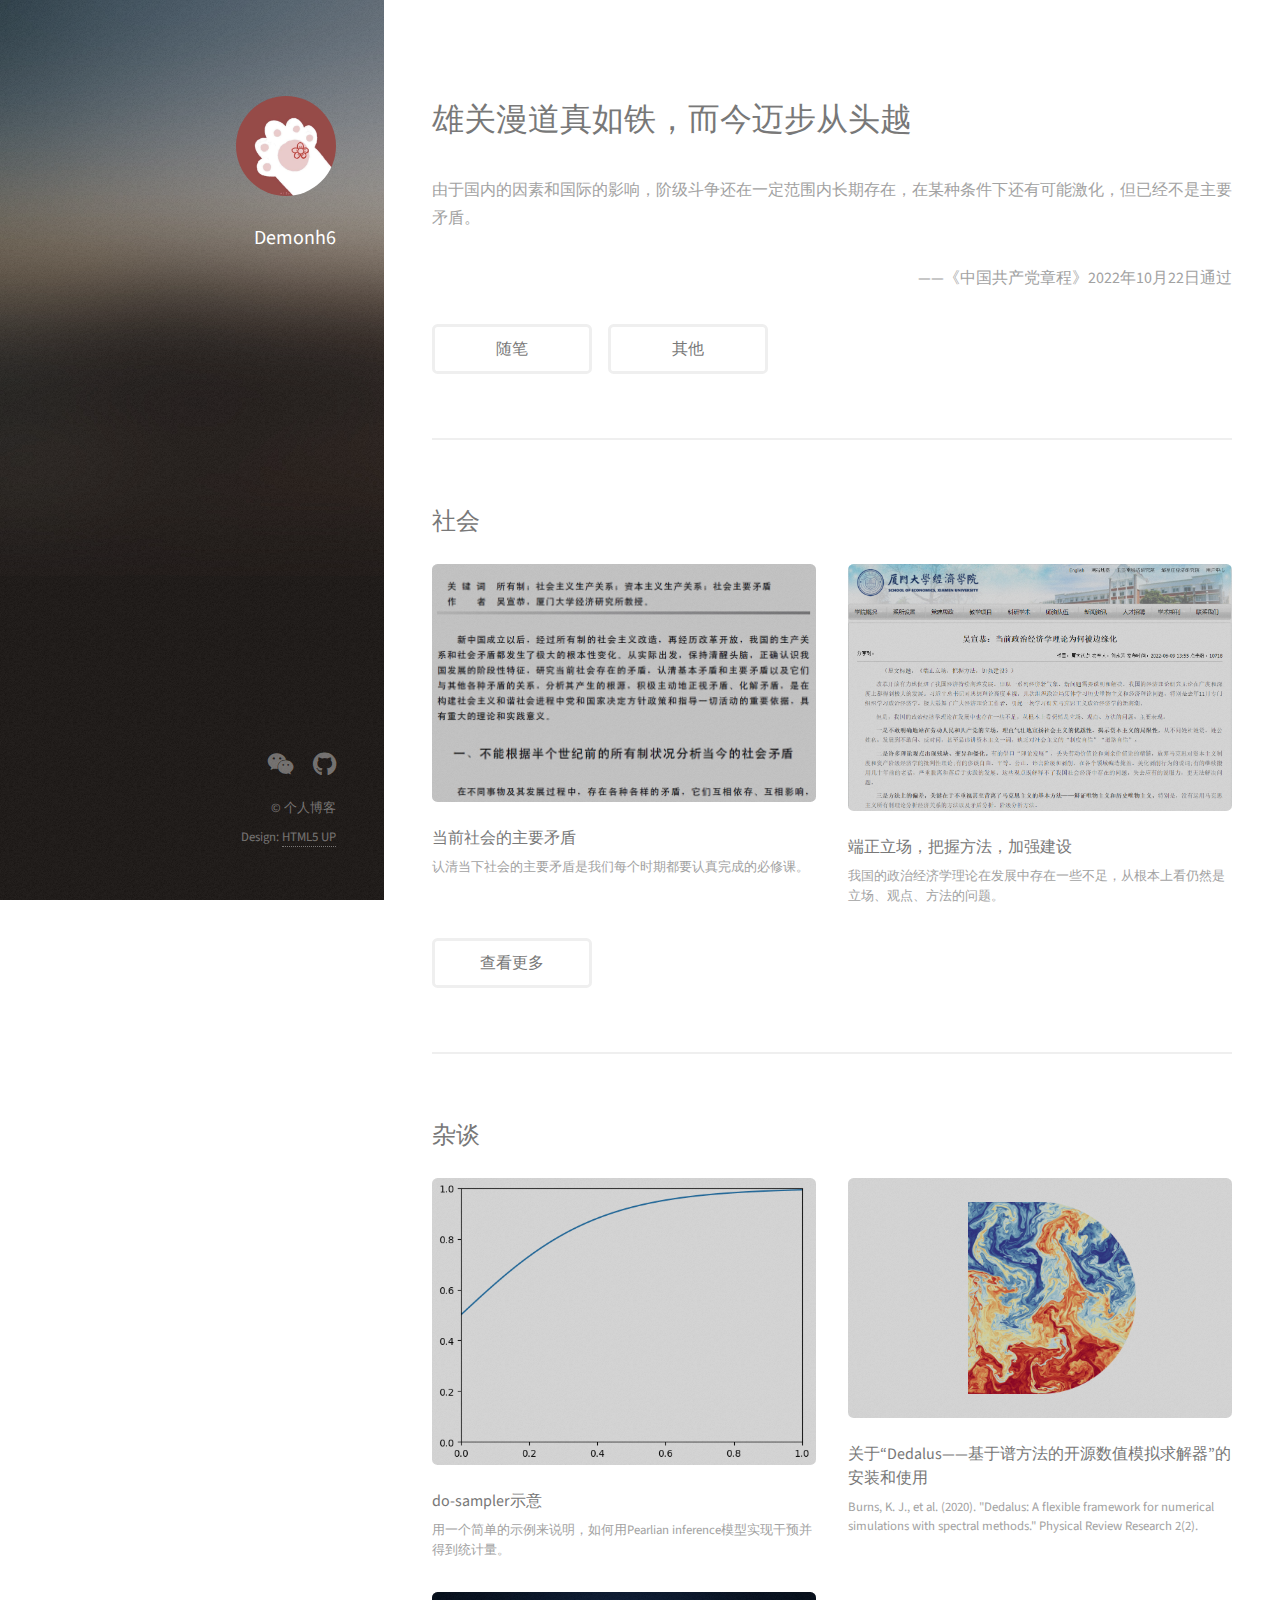
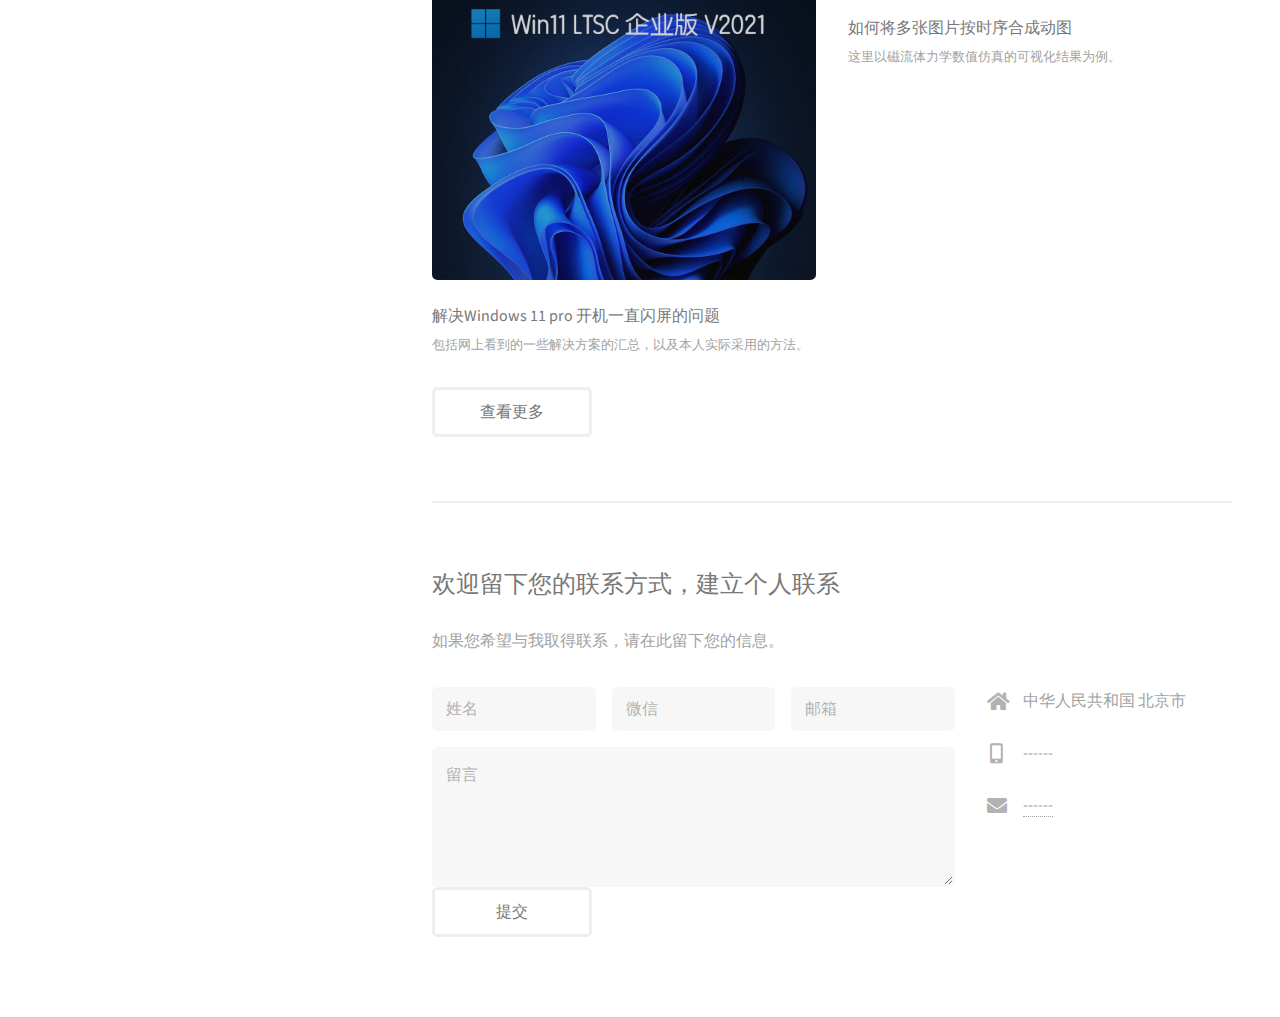
==== commit caa202fa: "1" ====
--- a/index.html
+++ b/index.html
@@ -64,7 +64,7 @@
 					<h2>杂谈</h2>
 					<div class="row">
 						<article class="col-6 col-12-xsmall work-item">
-							<a href="works/magneticvortex.html" class="image fit thumb"><img src="images/pics/dongtu.gif" alt="" /></a>
+							<a href="works/magneticvortex.html" class="image fit thumb"><img src="images/pics/fun_of_sample.png" alt="" /></a>
 							<h3>do-sampler示意</h3>
 							<p>
 								用一个简单的示例来说明，如何用Pearlian inference模型实现干预并得到统计量。
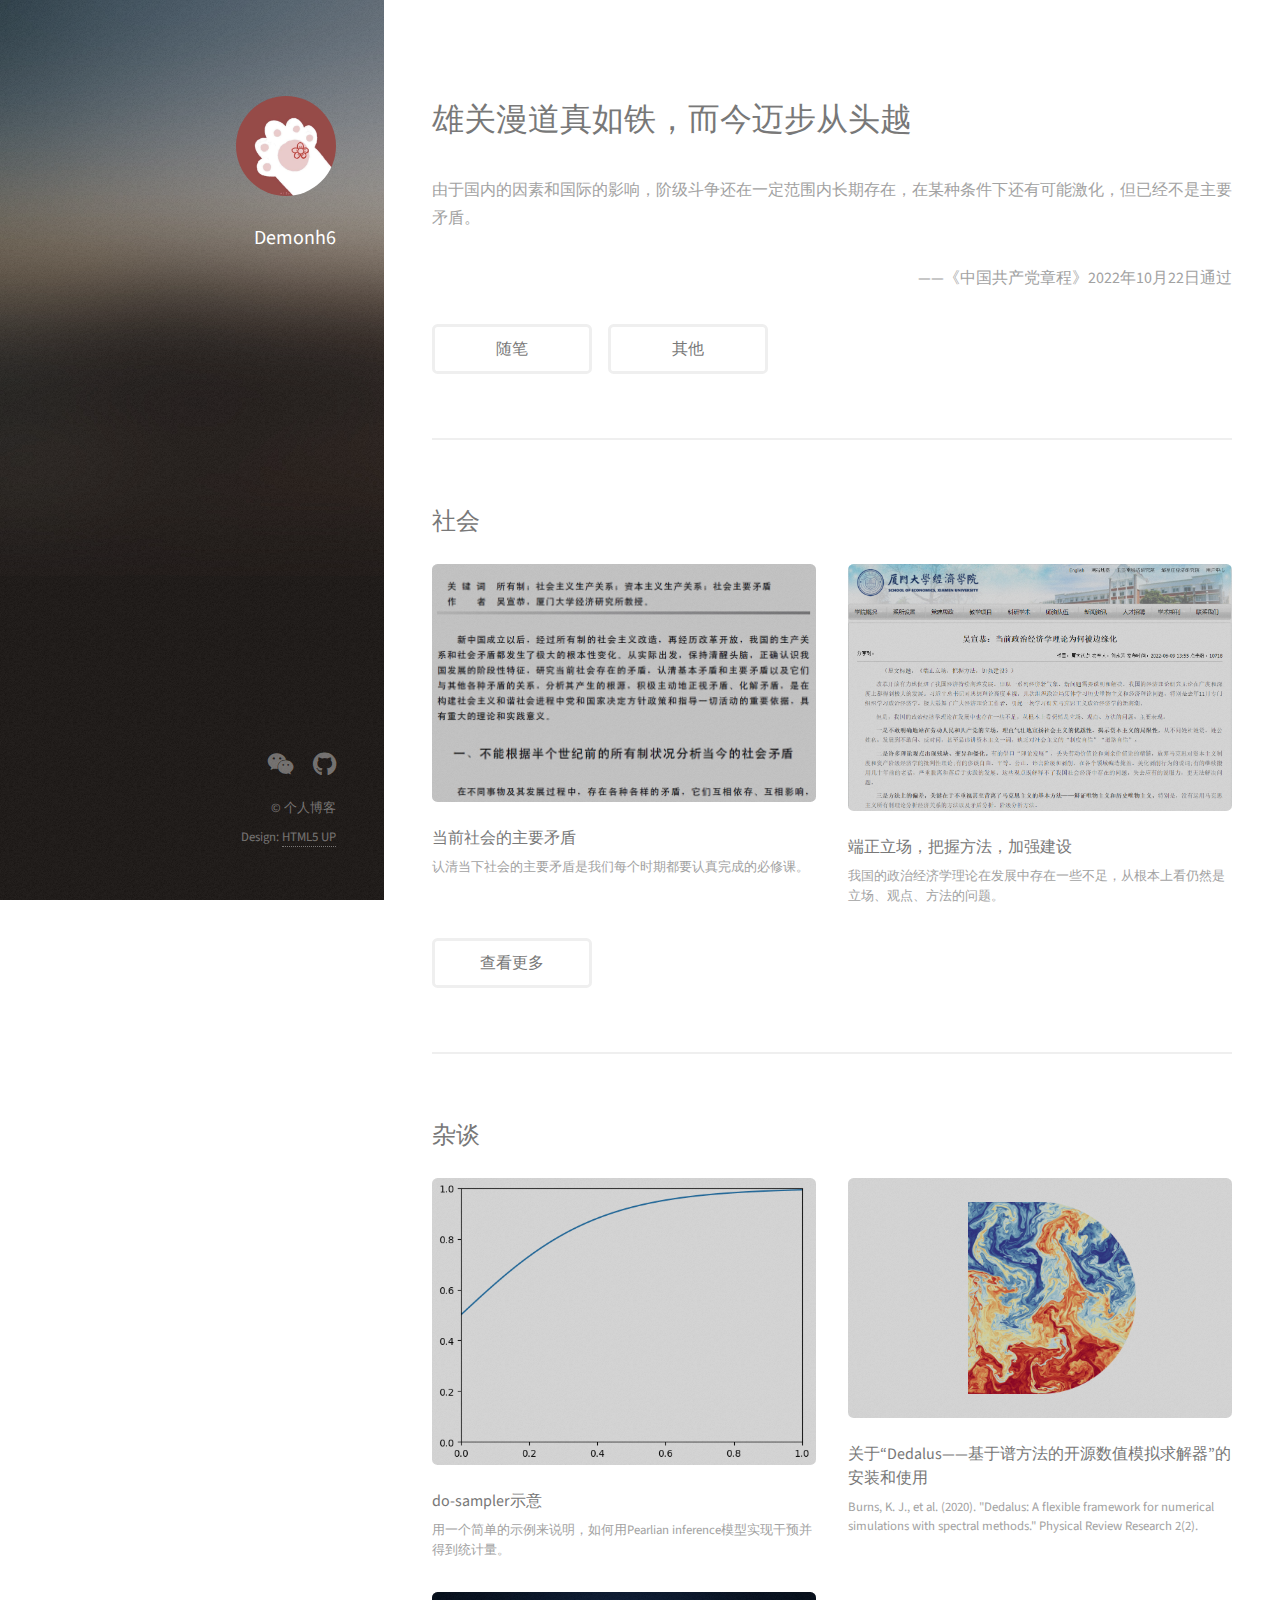
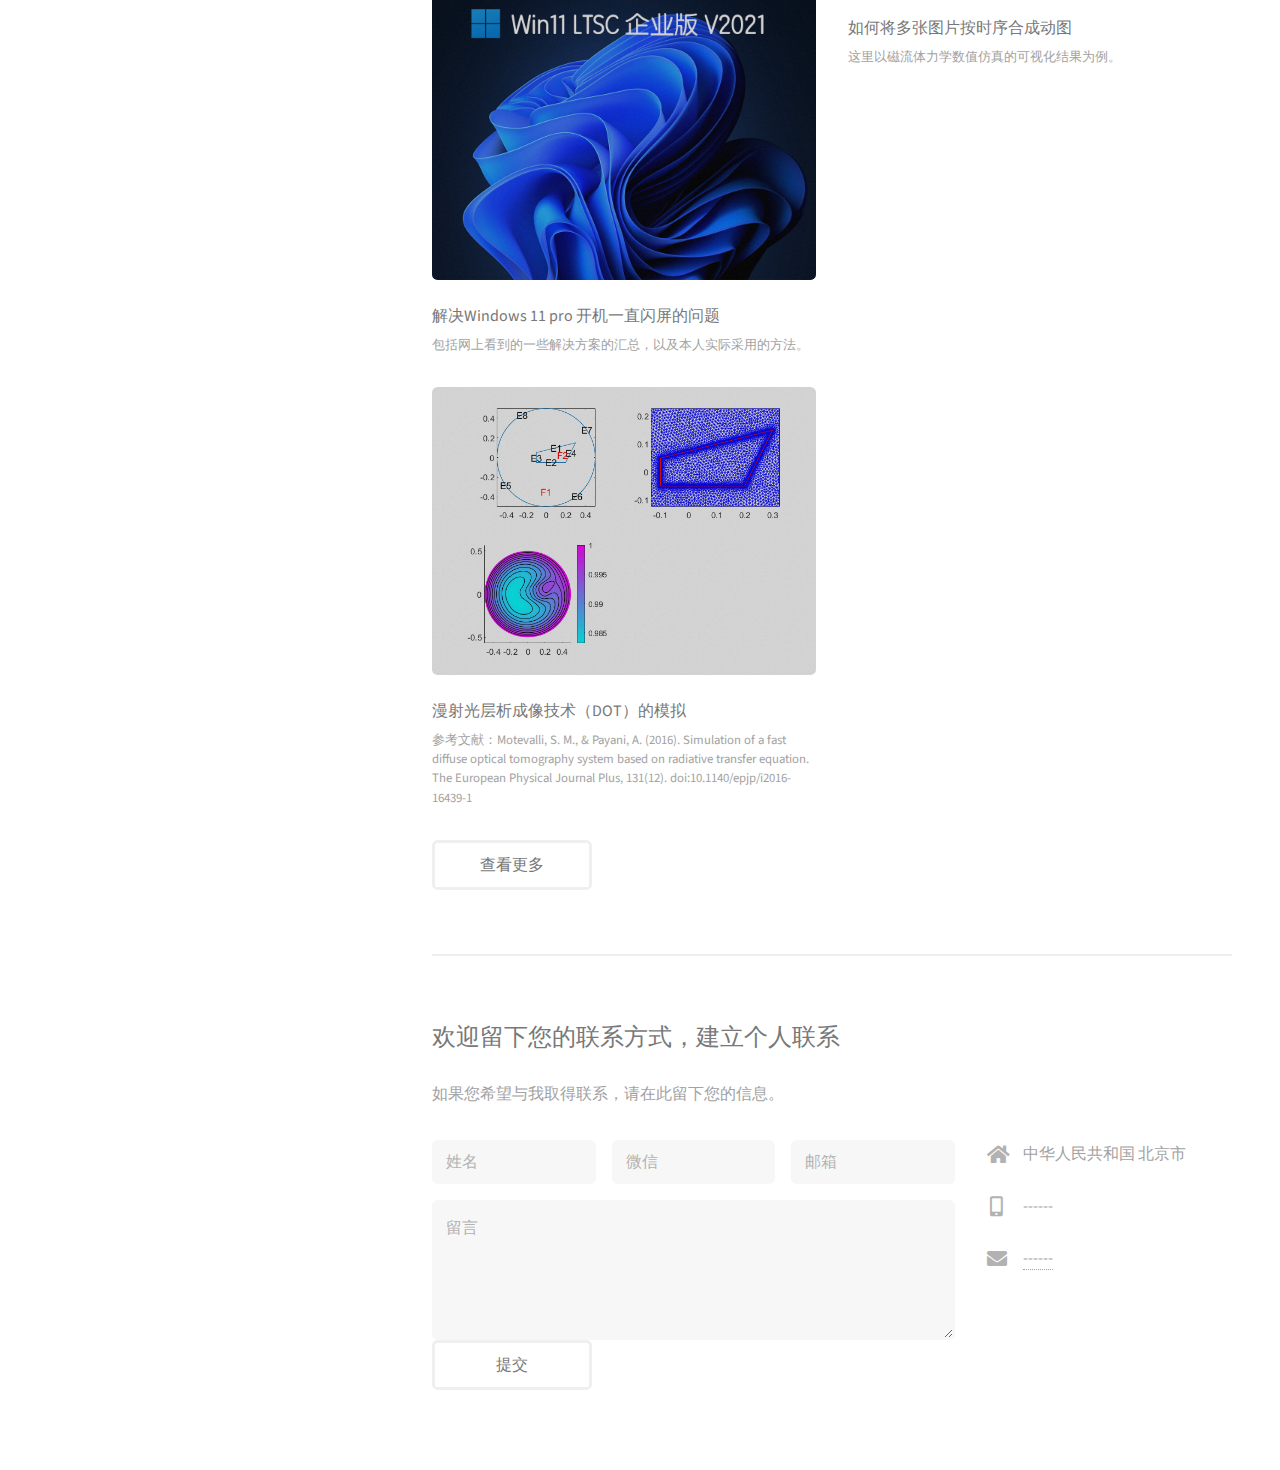
==== commit aaedf848: "dot" ====
--- a/index.html
+++ b/index.html
@@ -64,7 +64,7 @@
 					<h2>杂谈</h2>
 					<div class="row">
 						<article class="col-6 col-12-xsmall work-item">
-							<a href="works/magneticvortex.html" class="image fit thumb"><img src="images/pics/fun_of_sample.png" alt="" /></a>
+							<a href="works/dosamplerdemo.html" class="image fit thumb"><img src="images/pics/fun_of_sample.png" alt="" /></a>
 							<h3>do-sampler示意</h3>
 							<p>
 								用一个简单的示例来说明，如何用Pearlian inference模型实现干预并得到统计量。
@@ -89,6 +89,13 @@
 							<h3>如何将多张图片按时序合成动图</h3>
 							<p>
 								这里以磁流体力学数值仿真的可视化结果为例。
+							</p>
+						</article>
+						<article class="col-6 col-12-xsmall work-item">
+							<a href="works/dot.html" class="image fit thumb"><img src="images/pics/dot_step1.png" alt="" /></a>
+							<h3>漫射光层析成像技术（DOT）的模拟</h3>
+							<p>
+								参考文献：Motevalli, S. M., & Payani, A. (2016). Simulation of a fast diffuse optical tomography system based on radiative transfer equation. The European Physical Journal Plus, 131(12). doi:10.1140/epjp/i2016-16439-1
 							</p>
 						</article>
 					</div>
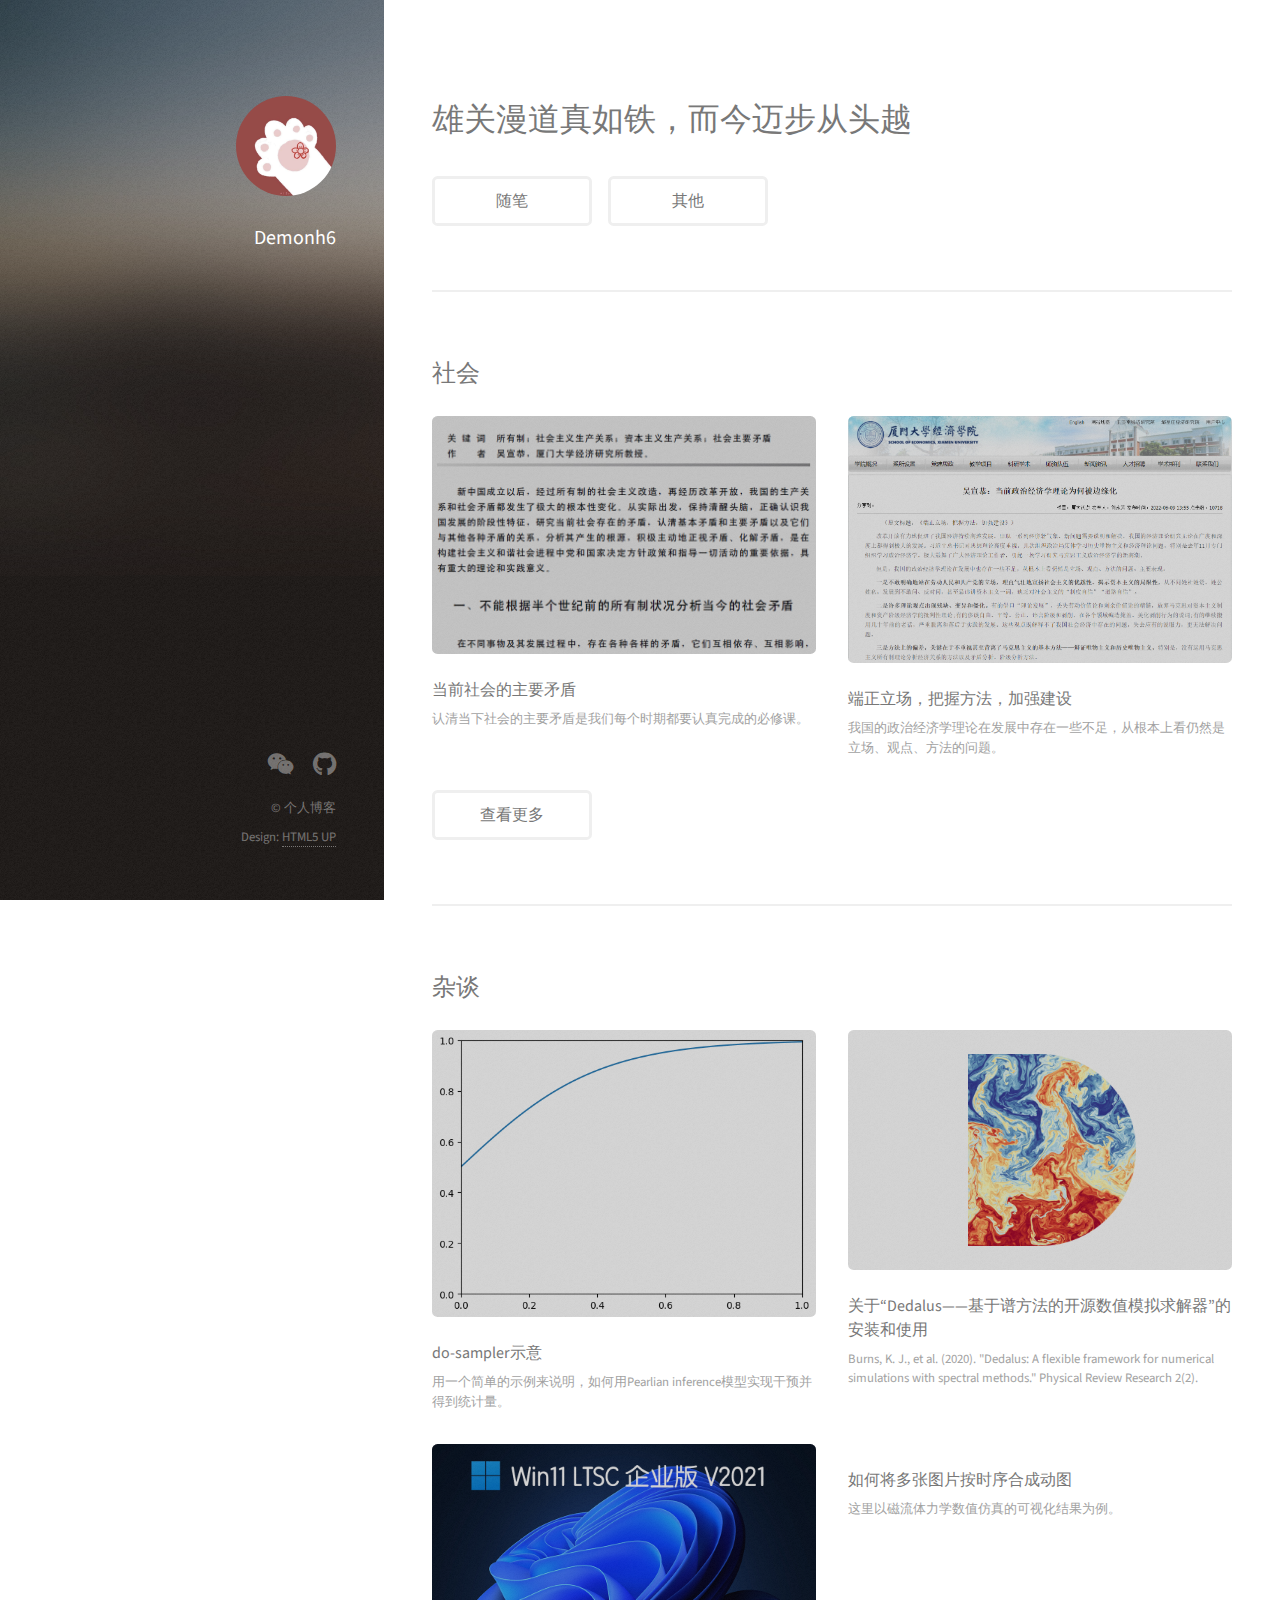
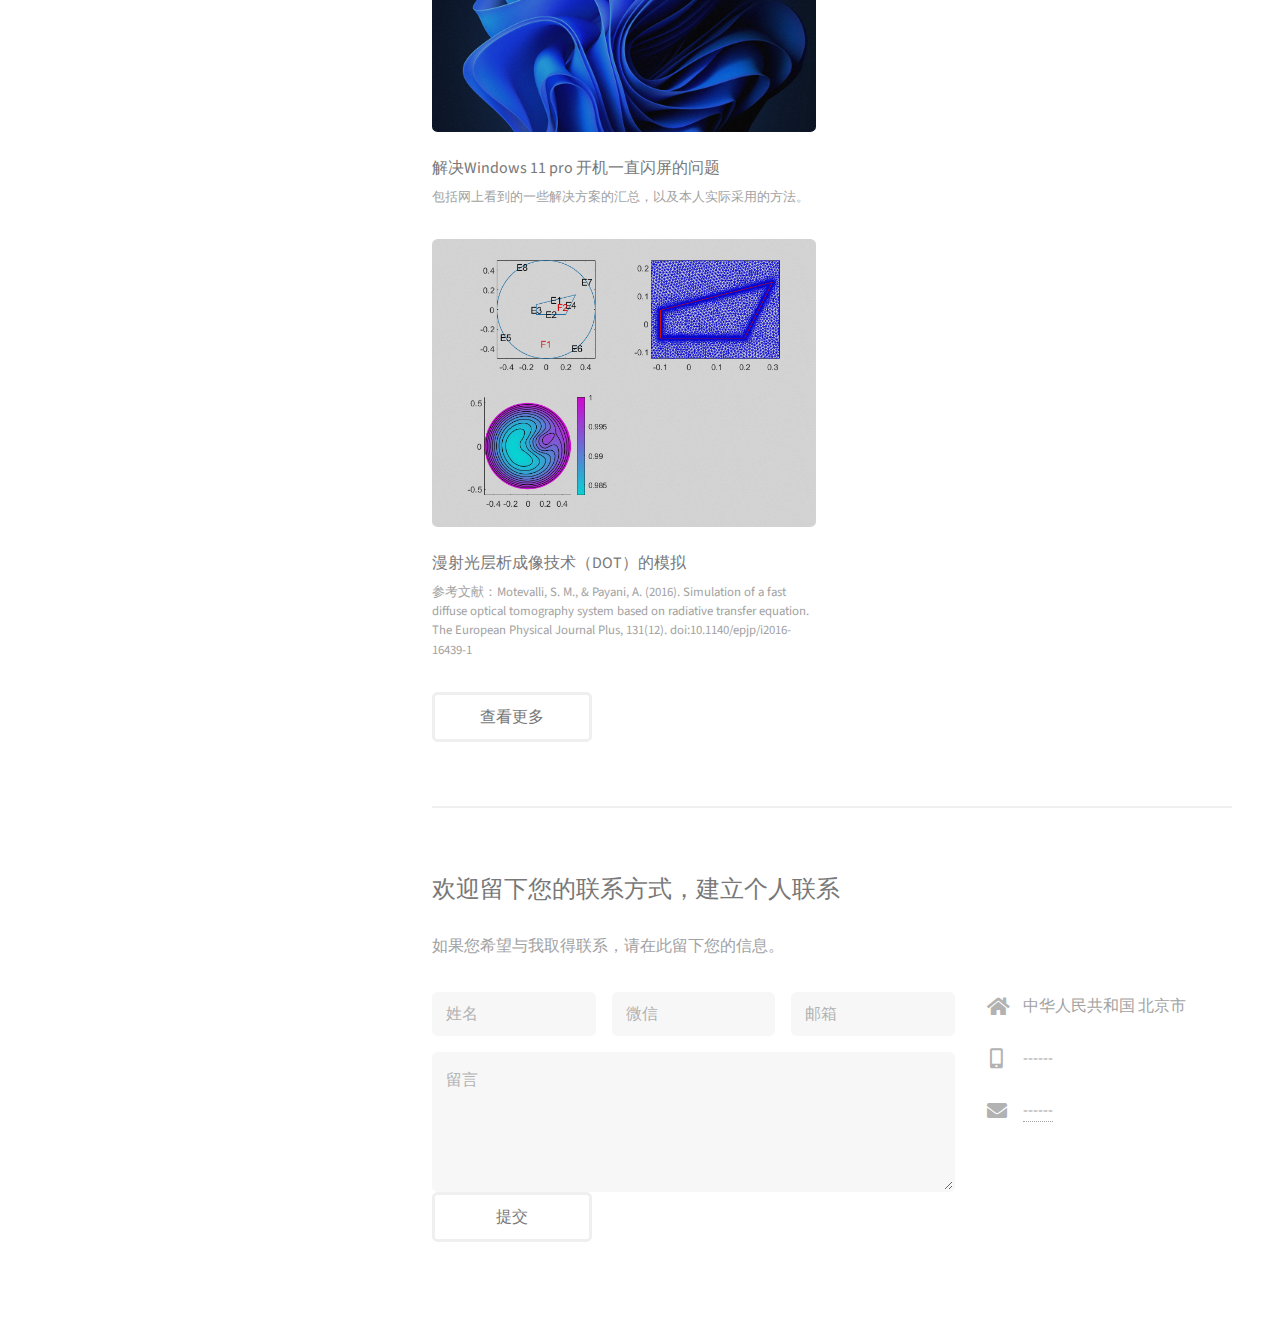
==== commit 02d6fe06: "Update index.html" ====
--- a/index.html
+++ b/index.html
@@ -30,8 +30,9 @@
 					<header class="major">
 						<h2>雄关漫道真如铁，而今迈步从头越</h2>
 					</header>
-					<p>由于国内的因素和国际的影响，阶级斗争还在一定范围内长期存在，在某种条件下还有可能激化，但已经不是主要矛盾。</p>
+					<!-- <p>由于国内的因素和国际的影响，阶级斗争还在一定范围内长期存在，在某种条件下还有可能激化，但已经不是主要矛盾。</p>
 					<p style="text-align:right;">——《中国共产党章程》2022年10月22日通过</p>
+					 -->
 					<ul class="actions">
 						<li><a href="essays/content.html" class="button">随笔</a></li>
 						<li><a href="works/content.html" class="button">其他</a></li>
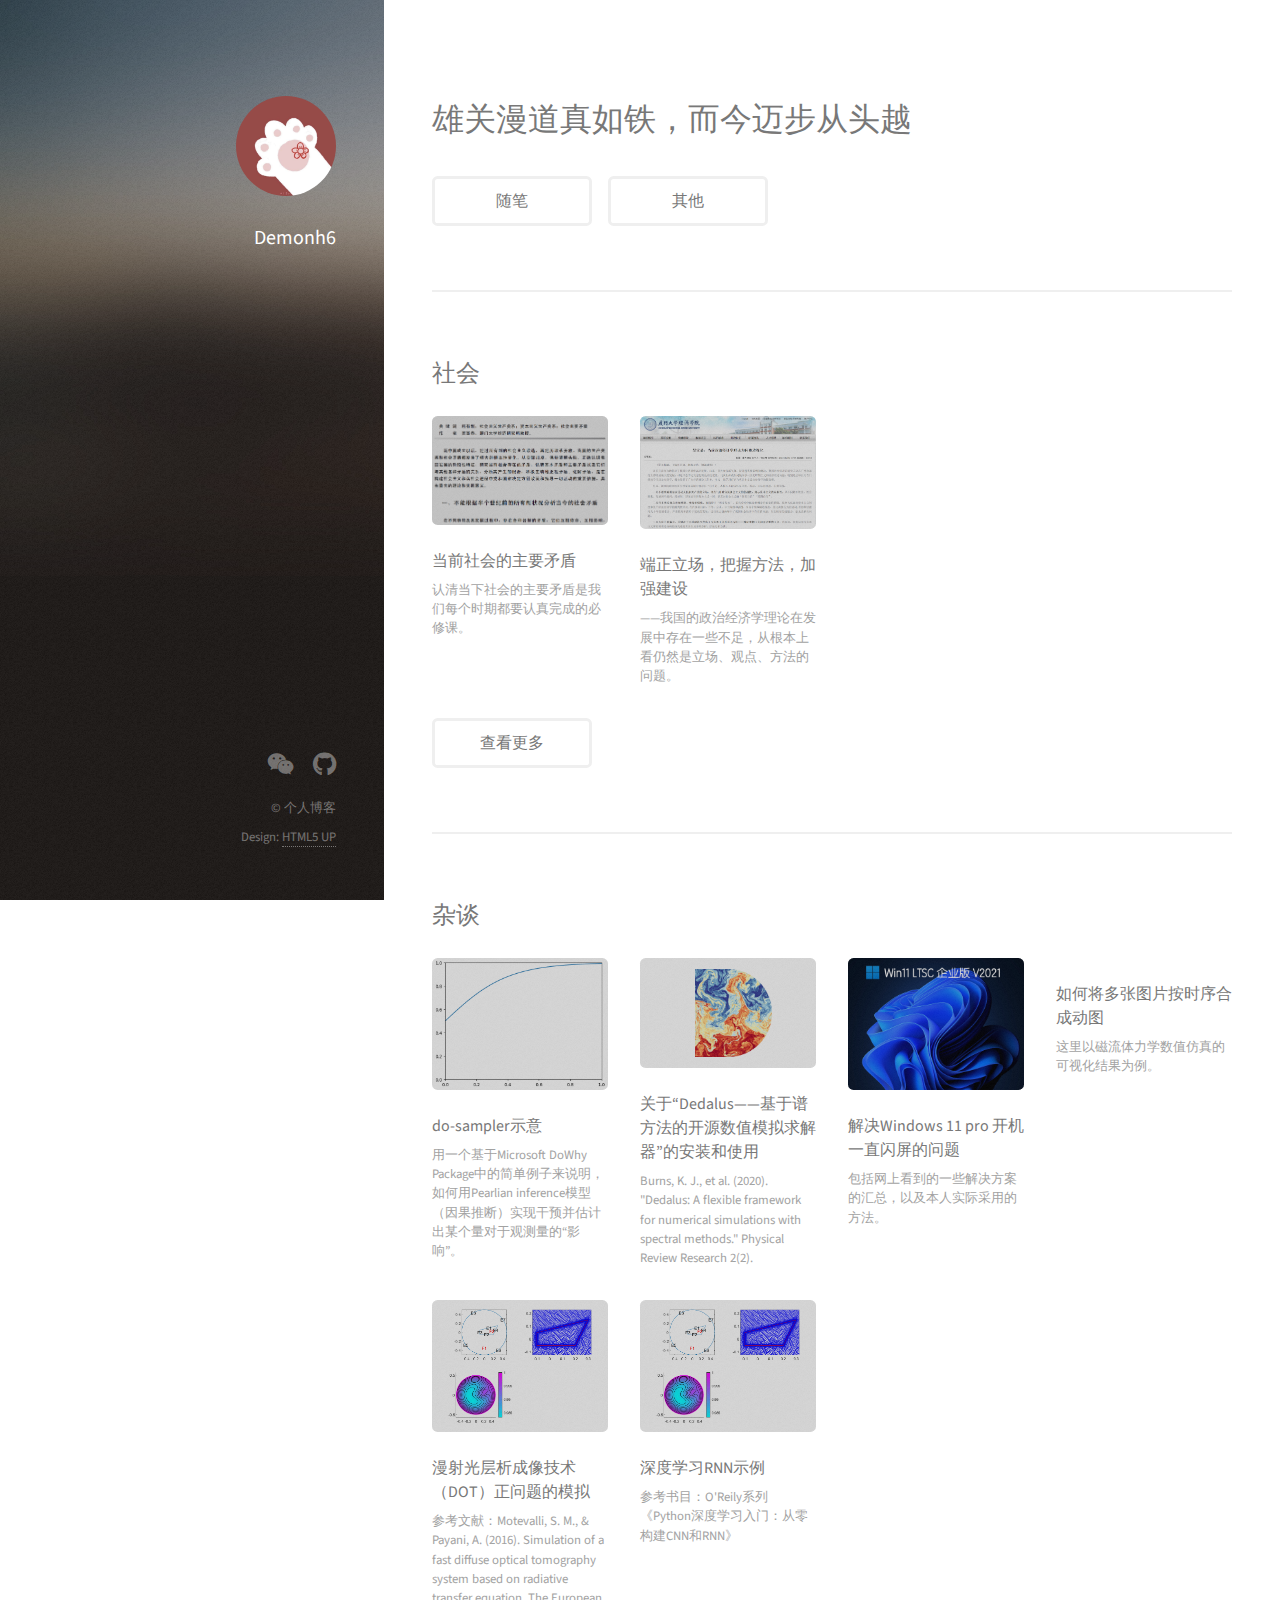
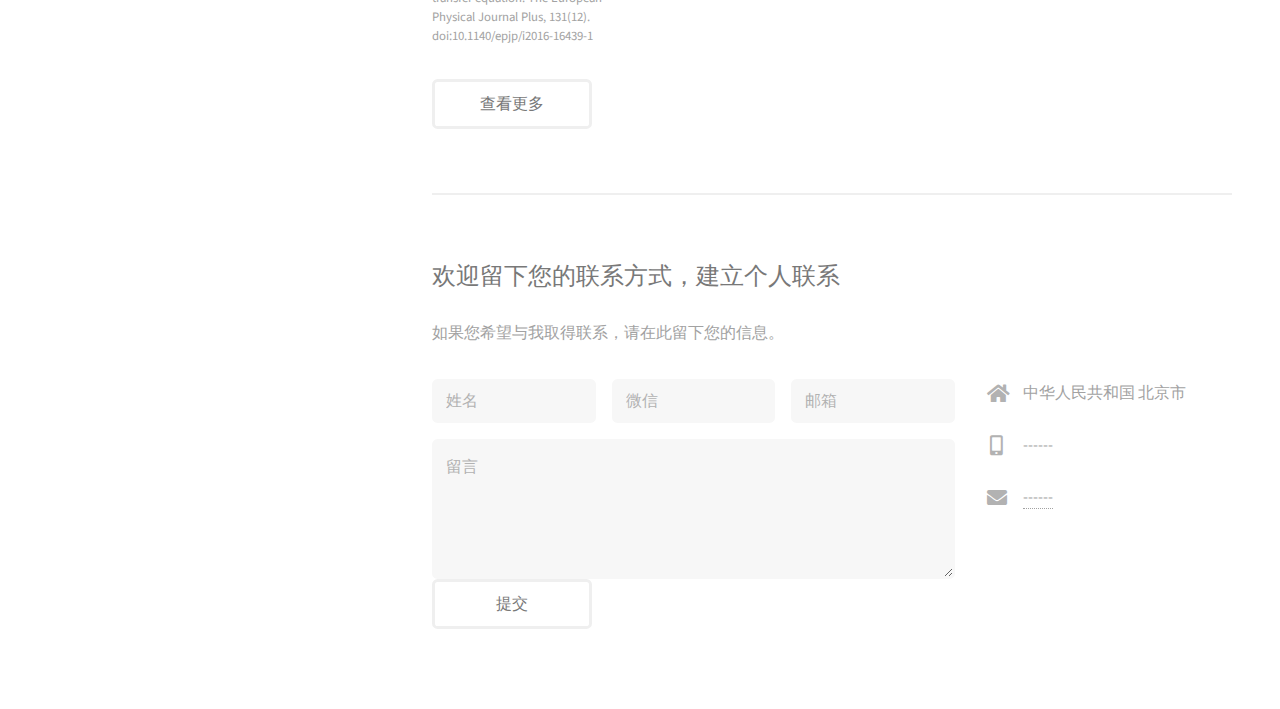
==== commit a31803af: "Update index.html" ====
--- a/index.html
+++ b/index.html
@@ -43,15 +43,15 @@
 				<section id="2023-01-13-essay">
 					<h2>社会</h2>
 					<div class="row">
-						<article class="col-6 col-12-xsmall work-item">
+						<article class="col-3 col-6-xsmall work-item">
 							<a href="essays/cite_Wu.html" class="image fit thumb"><img src="images/pics/根据所有制.png" alt="《政治经济学评论》2012年1月" /></a>
 							<h3>当前社会的主要矛盾</h3>
 							<p>认清当下社会的主要矛盾是我们每个时期都要认真完成的必修课。</p>
 						</article>
-						<article class="col-6 col-12-xsmall work-item">
+						<article class="col-3 col-6-xsmall work-item">
 							<a href="" class="image fit thumb"><img src="images/pics/当前政治经济学理论为何被边缘化.png" alt="《厦大视点》" /></a>
 							<h3>端正立场，把握方法，加强建设</h3>
-							<p>我国的政治经济学理论在发展中存在一些不足，从根本上看仍然是立场、观点、方法的问题。</p>
+							<p>——我国的政治经济学理论在发展中存在一些不足，从根本上看仍然是立场、观点、方法的问题。</p>
 						</article>
 					</div>
 					<ul class="actions">
@@ -64,39 +64,46 @@
 				<section id="works">
 					<h2>杂谈</h2>
 					<div class="row">
-						<article class="col-6 col-12-xsmall work-item">
+						<article class="col-3 col-6-xsmall work-item">
 							<a href="works/dosamplerdemo.html" class="image fit thumb"><img src="images/pics/fun_of_sample.png" alt="" /></a>
 							<h3>do-sampler示意</h3>
 							<p>
-								用一个简单的示例来说明，如何用Pearlian inference模型实现干预并得到统计量。
+								用一个基于Microsoft DoWhy Package中的简单例子来说明，如何用Pearlian inference模型（因果推断）实现干预并估计出某个量对于观测量的“影响”。
 							</p>
 						</article>
-						<article class="col-6 col-12-xsmall work-item">
+						<article class="col-3 col-6-xsmall work-item">
 							<a href="works/dedalus.html" class="image fit thumb"><img src="images/pics/epic12_4_exp_2_1.webp" alt="" /></a>
 							<h3>关于“Dedalus——基于谱方法的开源数值模拟求解器”的安装和使用</h3>
 							<p>
 								Burns, K. J., et al. (2020). "Dedalus: A flexible framework for numerical simulations with spectral methods." Physical Review Research 2(2).
 							</p>
 						</article>
-						<article class="col-6 col-12-xsmall work-item">
+						<article class="col-3 col-6-xsmall work-item">
 							<a href="works/win11_problem.html" class="image fit thumb"><img src="images/pics/win11.jpg" alt="" /></a>
 							<h3>解决Windows 11 pro 开机一直闪屏的问题</h3>
 							<p>
 								包括网上看到的一些解决方案的汇总，以及本人实际采用的方法。
 							</p>
 						</article>
-						<article class="col-6 col-12-xsmall work-item">
+						<article class="col-3 col-6-xsmall work-item">
 							<a href="works/magneticvortex.html" class="image fit thumb"><img src="images/pics/dongtu.gif" alt="" /></a>
 							<h3>如何将多张图片按时序合成动图</h3>
 							<p>
 								这里以磁流体力学数值仿真的可视化结果为例。
 							</p>
 						</article>
-						<article class="col-6 col-12-xsmall work-item">
+						<article class="col-3 col-6-xsmall work-item">
 							<a href="works/dot.html" class="image fit thumb"><img src="images/pics/dot_step1.png" alt="" /></a>
-							<h3>漫射光层析成像技术（DOT）的模拟</h3>
+							<h3>漫射光层析成像技术（DOT）正问题的模拟</h3>
 							<p>
 								参考文献：Motevalli, S. M., & Payani, A. (2016). Simulation of a fast diffuse optical tomography system based on radiative transfer equation. The European Physical Journal Plus, 131(12). doi:10.1140/epjp/i2016-16439-1
+							</p>
+						</article>
+						<article class="col-3 col-6-xsmall work-item">
+							<a href="works/dot.html" class="image fit thumb"><img src="images/pics/dot_step1.png" alt="" /></a>
+							<h3>深度学习RNN示例</h3>
+							<p>
+								参考书目：O'Reily系列《Python深度学习入门：从零构建CNN和RNN》
 							</p>
 						</article>
 					</div>
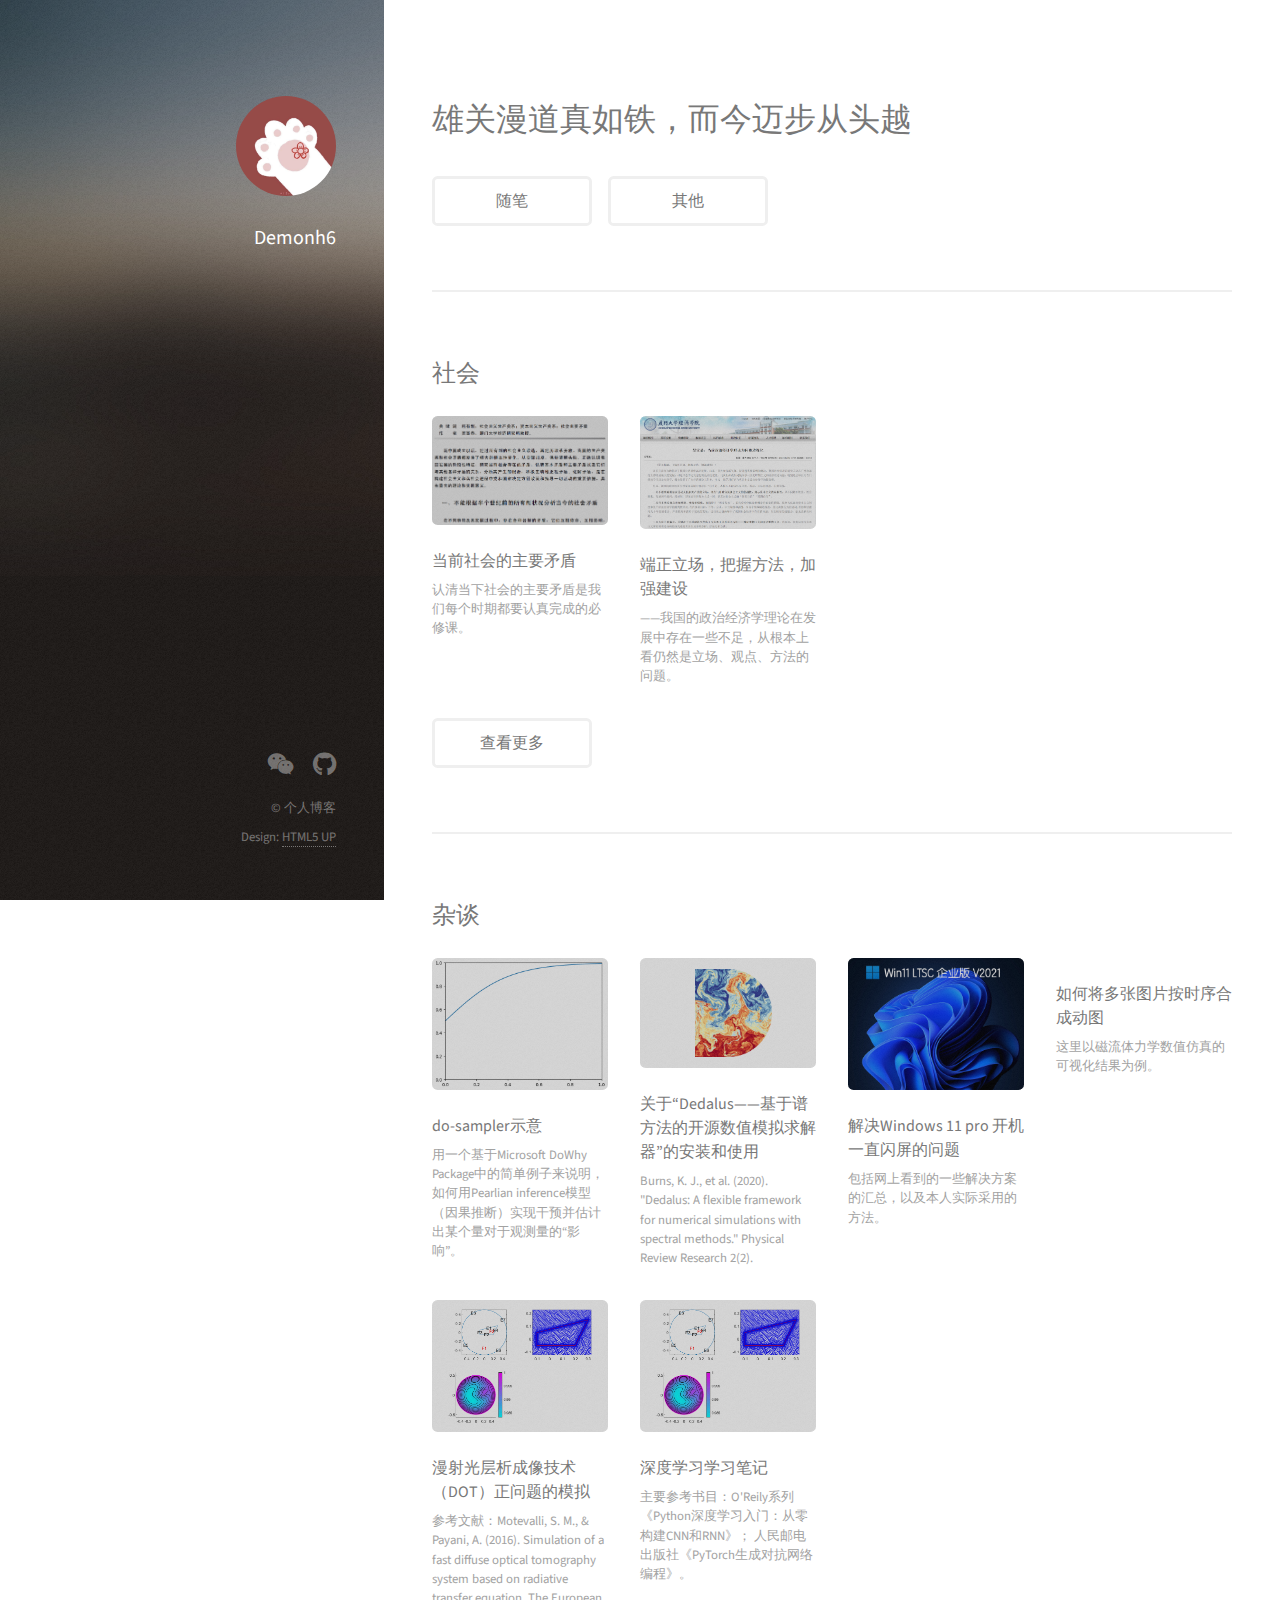
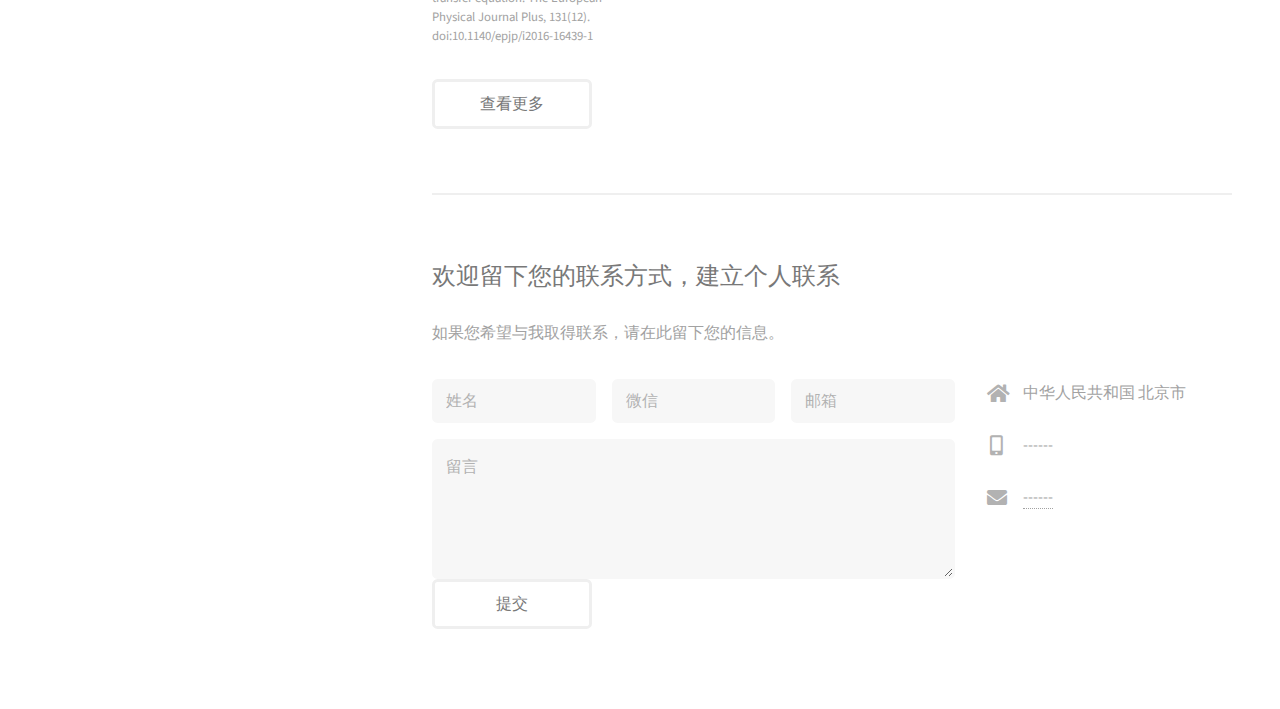
==== commit 6e493b9c: "dl" ====
--- a/index.html
+++ b/index.html
@@ -100,10 +100,12 @@
 							</p>
 						</article>
 						<article class="col-3 col-6-xsmall work-item">
-							<a href="works/dot.html" class="image fit thumb"><img src="images/pics/dot_step1.png" alt="" /></a>
-							<h3>深度学习RNN示例</h3>
+							<a href="works/deeplearn.html" class="image fit thumb"><img src="images/pics/dot_step1.png" alt="" /></a>
+							<h3>深度学习学习笔记</h3>
 							<p>
-								参考书目：O'Reily系列《Python深度学习入门：从零构建CNN和RNN》
+								主要参考书目：O'Reily系列《Python深度学习入门：从零构建CNN和RNN》；
+								人民邮电出版社《PyTorch生成对抗网络编程》。
+
 							</p>
 						</article>
 					</div>
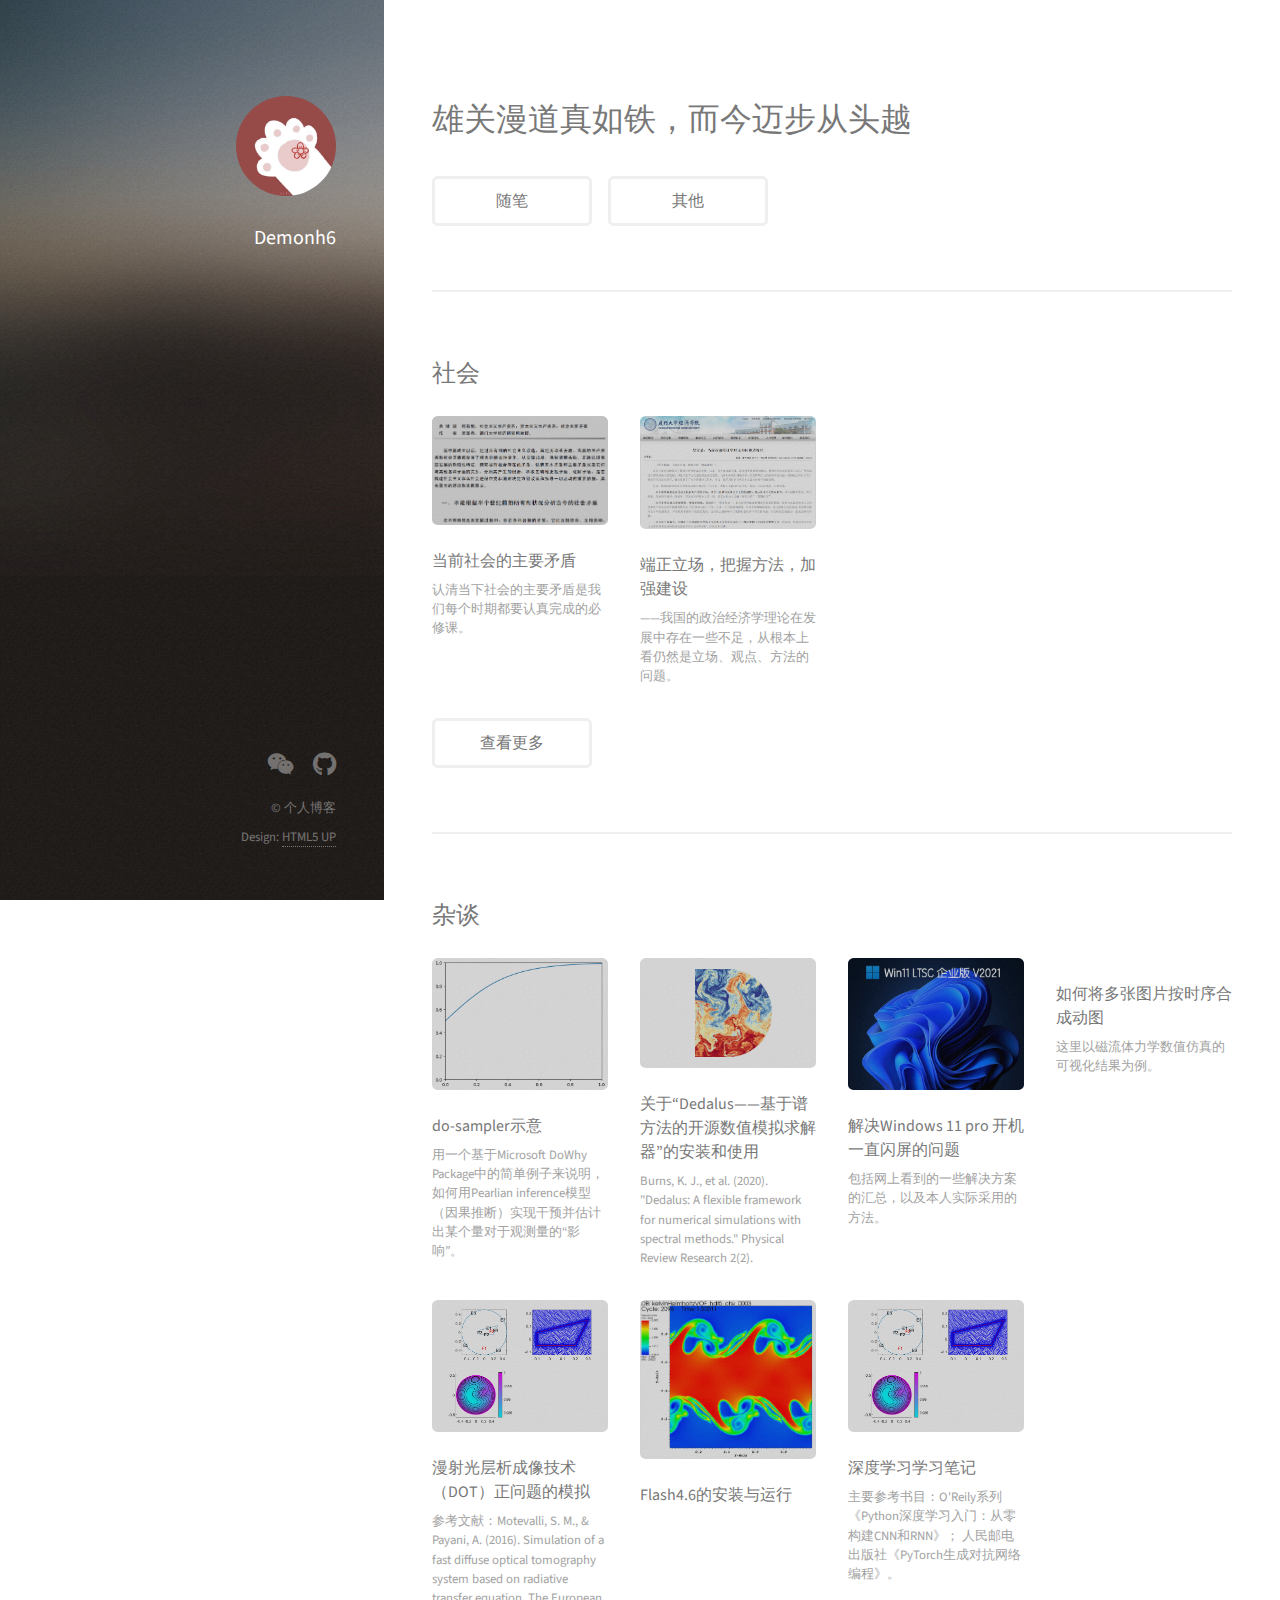
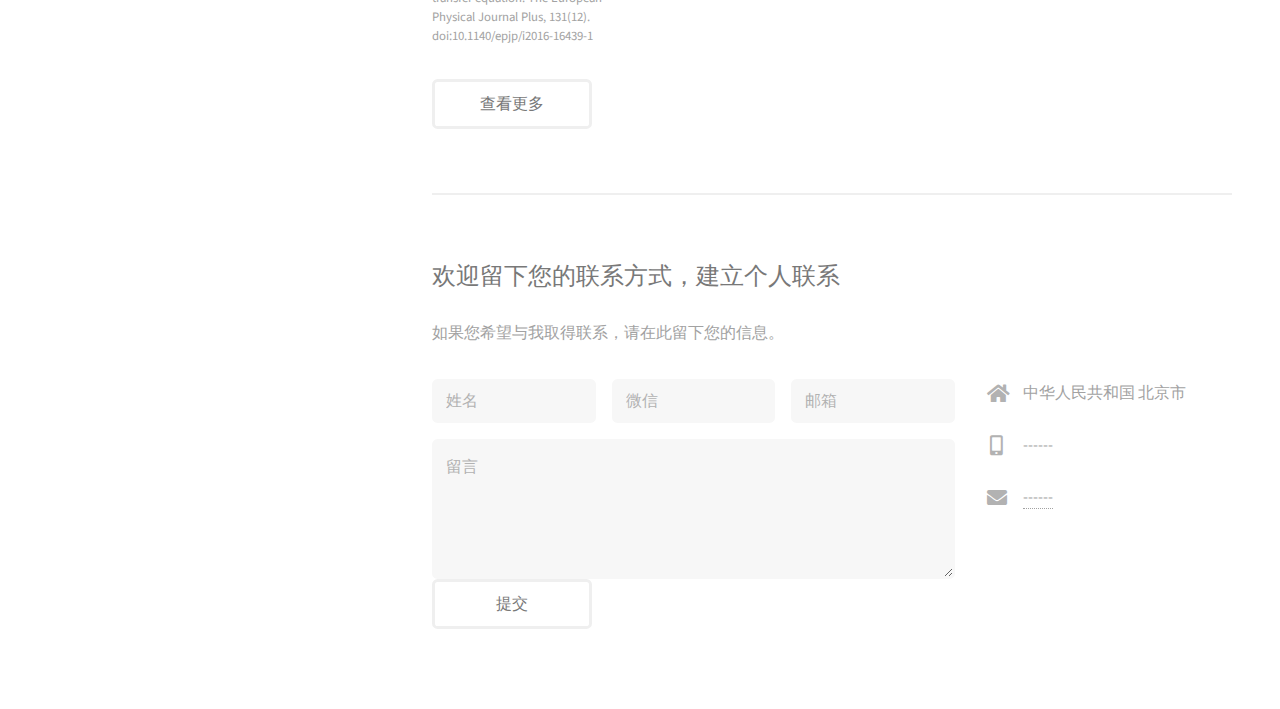
==== commit d3208137: "1" ====
--- a/index.html
+++ b/index.html
@@ -100,6 +100,13 @@
 							</p>
 						</article>
 						<article class="col-3 col-6-xsmall work-item">
+							<a href="works/flash.html" class="image fit thumb"><img src="images/pics/KHI.png" alt="" /></a>
+							<h3>Flash4.6的安装与运行</h3>
+							<p>
+								
+							</p>
+						</article>
+						<article class="col-3 col-6-xsmall work-item">
 							<a href="works/deeplearn.html" class="image fit thumb"><img src="images/pics/dot_step1.png" alt="" /></a>
 							<h3>深度学习学习笔记</h3>
 							<p>
